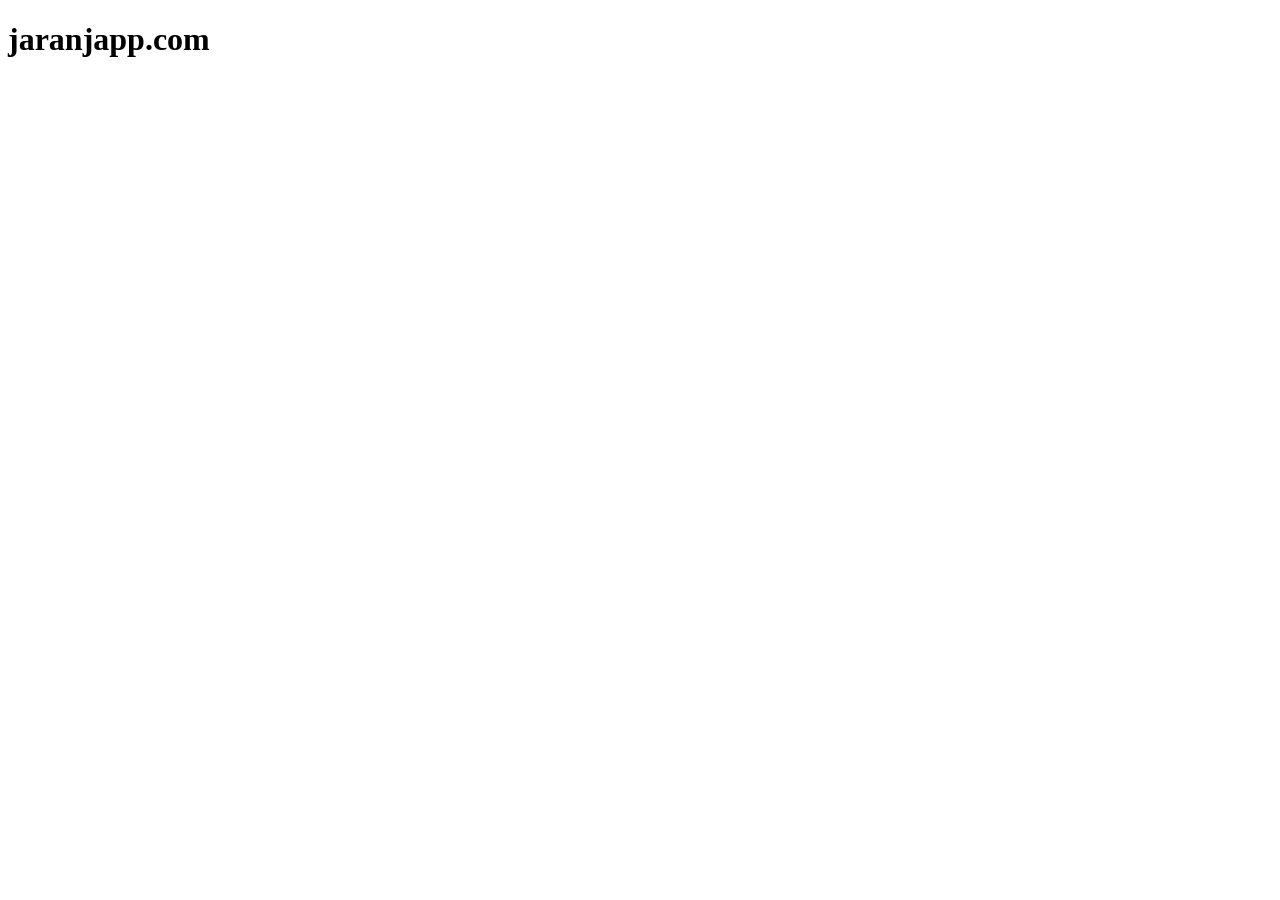
==== index.html @ 4fbcb80f "Html file" ====
<!DOCTYPE html>
<html lang="en">

<head>
    <meta charset="UTF-8">
    <meta http-equiv="X-UA-Compatible" content="IE=edge">
    <meta name="viewport" content="width=device-width, initial-scale=1.0">
    <title>jaranjapp</title>
</head>

<body>
    <h1>jaranjapp.com</h1>
</body>

</html>
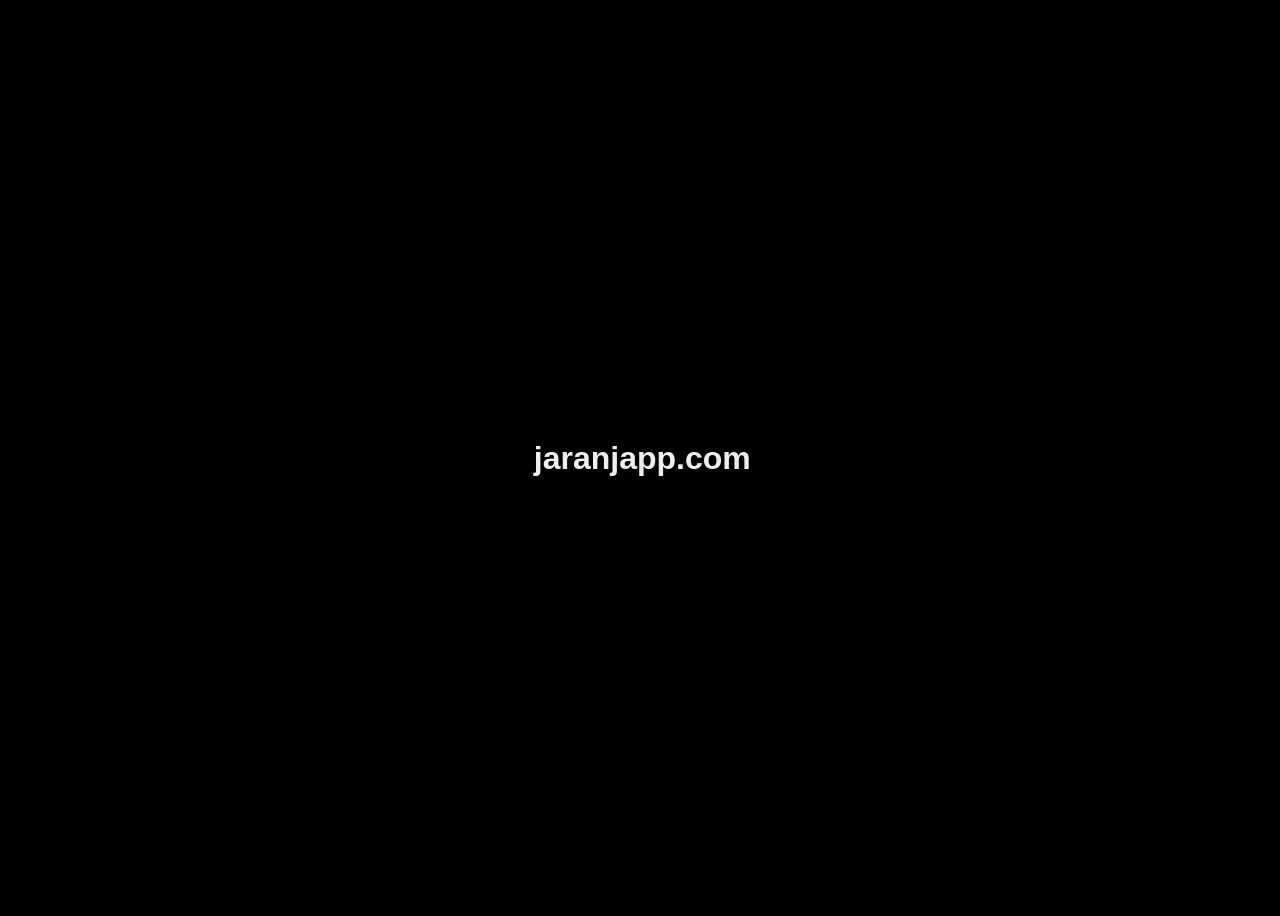
==== commit 11117242: "Basic styles" ====
--- a/index.html
+++ b/index.html
@@ -4,7 +4,8 @@
 <head>
     <meta charset="UTF-8">
     <meta http-equiv="X-UA-Compatible" content="IE=edge">
-    <meta name="viewport" content="width=device-width, initial-scale=1.0">
+    <meta name="viewport" content="width=device-width, initial-scale=1.0">\
+    <link rel="stylesheet" href="styles.css">
     <title>jaranjapp</title>
 </head>
 
--- a/styles.css
+++ b/styles.css
@@ -0,0 +1,12 @@
+body {
+    display: flex;
+    justify-content: center;
+    align-items: center;
+    background-color: #000;
+    height: 100vh;
+}
+
+h1 {
+    font-family: Arial, Helvetica, sans-serif;
+    color: #eee;
+}
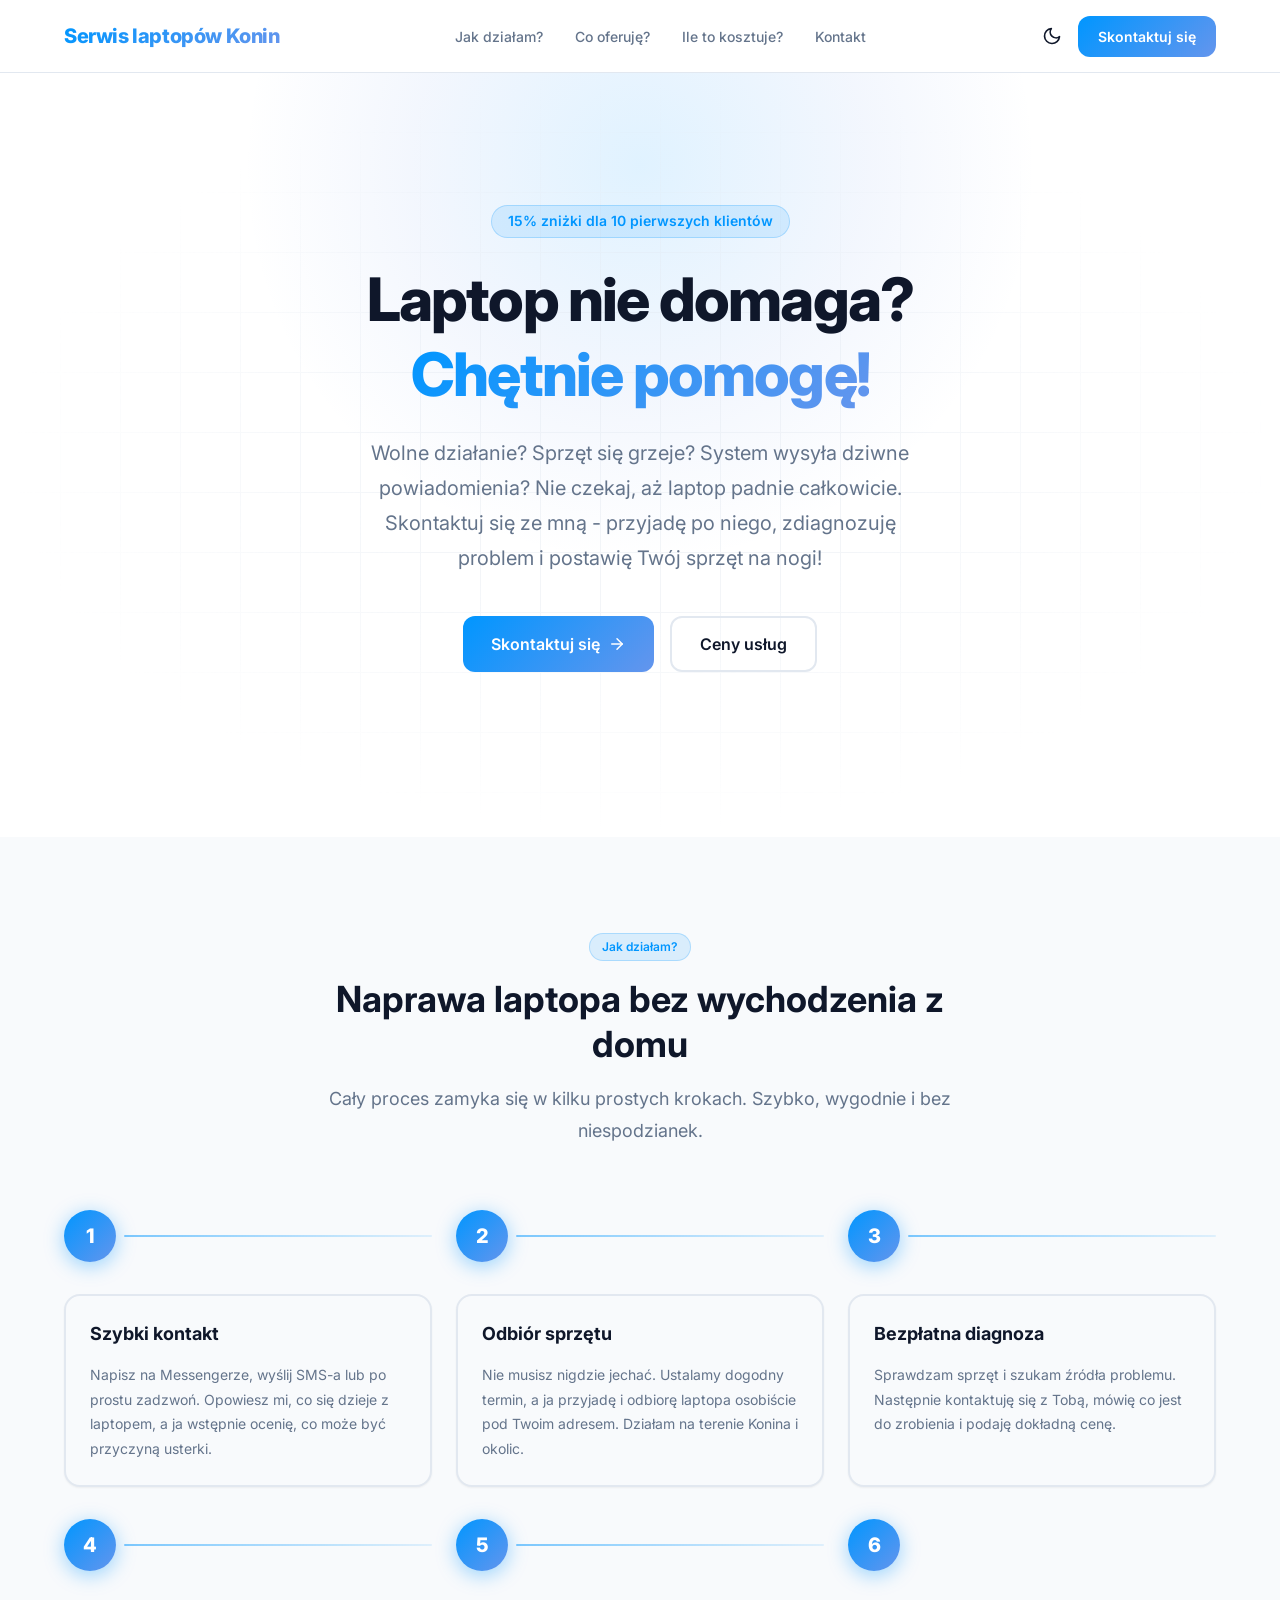
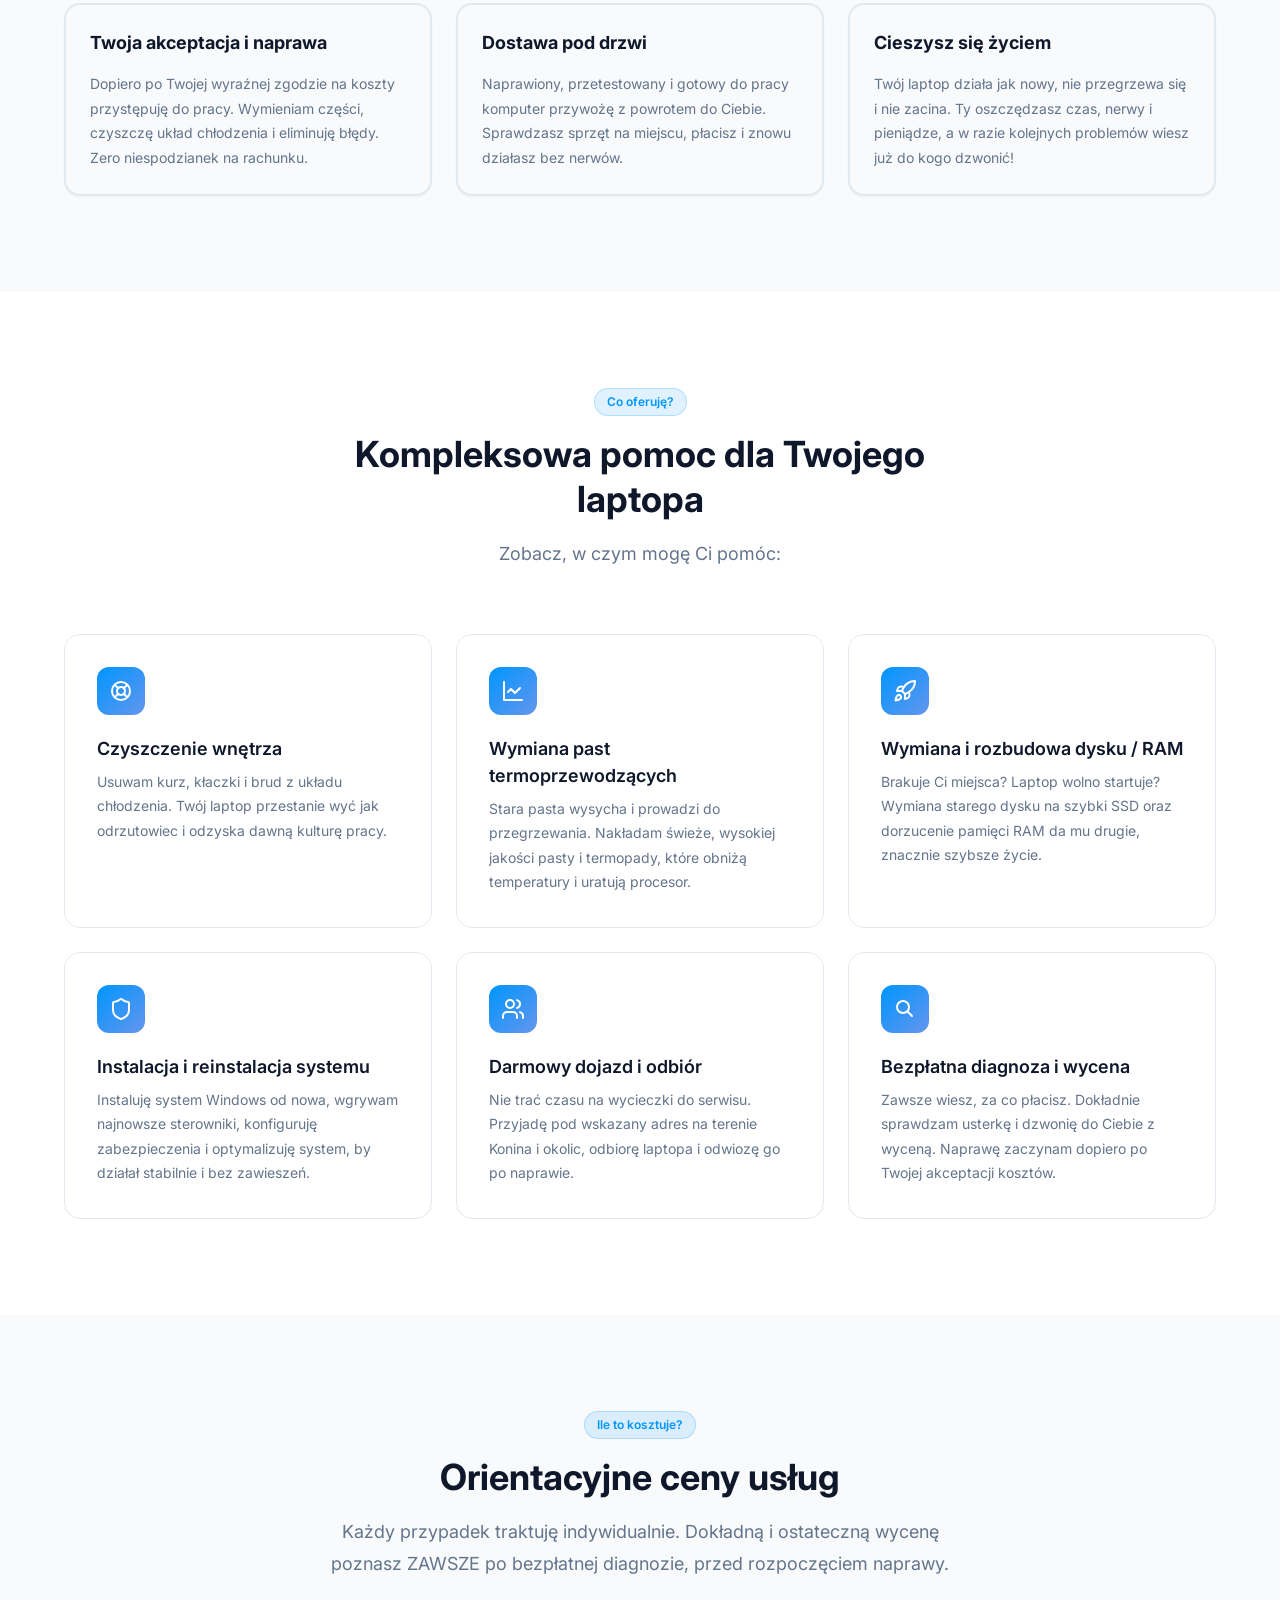
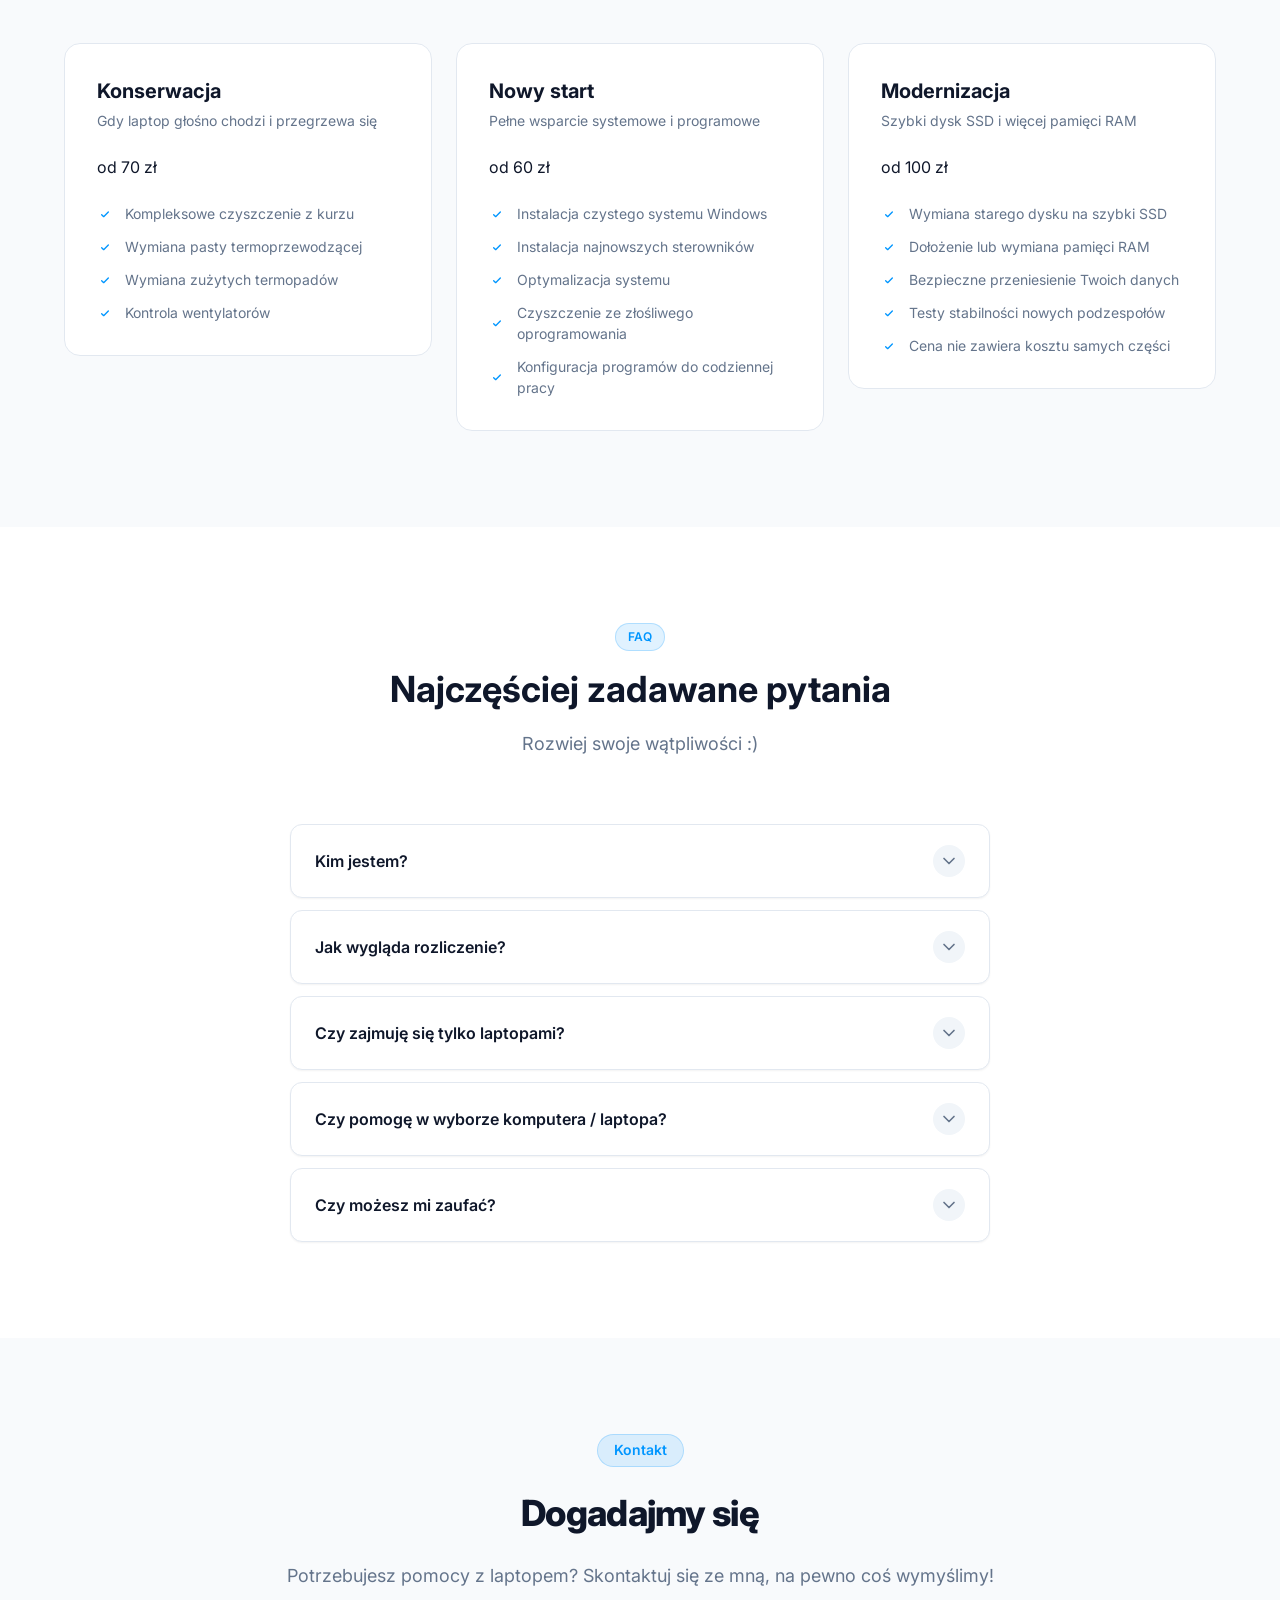
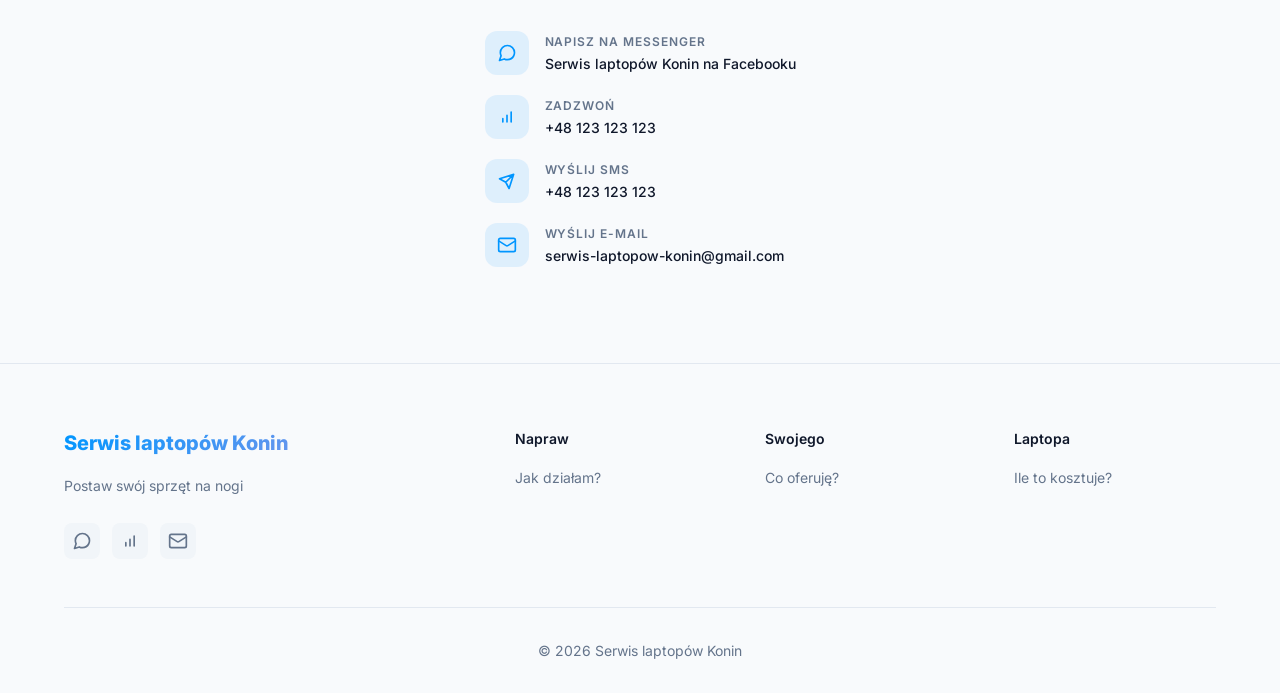
==== commit 7f2d09f5: "v.1.0" ====
--- a/index.html
+++ b/index.html
@@ -1,16 +1,31 @@
-<!DOCTYPE html>
-<html lang="en">
+<!DOCTYPE html><html lang="pl" data-theme="light" data-astro-cid-sckkx6r4> <head><meta charset="UTF-8"><meta name="viewport" content="width=device-width, initial-scale=1.0"><meta name="description" content="Wolne działanie? Sprzęt się grzeje? System wysyła dziwne powiadomienia? Nie czekaj, aż laptop padnie całkowicie. Skontaktuj się ze mną - przyjadę po niego, zdiagnozuję problem i postawię Twój sprzęt na nogi!"><title>Serwis laptopów Konin — Postaw swój sprzęt na nogi</title><link rel="canonical" href="https://jakubjaran.github.io/"><link rel="icon" type="image/svg+xml" href="/favicon.svg"><meta name="generator" content="Astro v6.1.4"><meta property="og:title" content="Serwis laptopów Konin — Postaw swój sprzęt na nogi"><meta property="og:description" content="Wolne działanie? Sprzęt się grzeje? System wysyła dziwne powiadomienia? Nie czekaj, aż laptop padnie całkowicie. Skontaktuj się ze mną - przyjadę po niego, zdiagnozuję problem i postawię Twój sprzęt na nogi!"><meta property="og:type" content="website"><meta property="og:url" content="https://jakubjaran.github.io/"><meta property="og:image" content="https://jakubjaran.github.io/favicon.svg"><meta property="og:locale" content="pl"><meta name="twitter:card" content="summary_large_image"><meta name="twitter:title" content="Serwis laptopów Konin — Postaw swój sprzęt na nogi"><meta name="twitter:description" content="Wolne działanie? Sprzęt się grzeje? System wysyła dziwne powiadomienia? Nie czekaj, aż laptop padnie całkowicie. Skontaktuj się ze mną - przyjadę po niego, zdiagnozuję problem i postawię Twój sprzęt na nogi!"><meta name="twitter:image" content="https://jakubjaran.github.io/favicon.svg"><script type="application/ld+json">{"@context":"https://schema.org","@type":"SoftwareApplication","name":"Serwis laptopów Konin","description":"Wolne działanie? Sprzęt się grzeje? System wysyła dziwne powiadomienia? Nie czekaj, aż laptop padnie całkowicie. Skontaktuj się ze mną - przyjadę po niego, zdiagnozuję problem i postawię Twój sprzęt na nogi!","url":"https://jakubjaran.github.io/","applicationCategory":"BusinessApplication"}</script><script>(function(){const themeKey = "ac-theme";
 
-<head>
-    <meta charset="UTF-8">
-    <meta http-equiv="X-UA-Compatible" content="IE=edge">
-    <meta name="viewport" content="width=device-width, initial-scale=1.0">\
-    <link rel="stylesheet" href="styles.css">
-    <title>jaranjapp</title>
-</head>
-
-<body>
-    <h1>jaranjapp.com</h1>
-</body>
-
-</html>+      (() => {
+        try {
+          const stored = localStorage.getItem(themeKey)
+          let theme =
+            stored === 'dark' || stored === 'light'
+              ? stored
+              : window.matchMedia('(prefers-color-scheme: dark)').matches
+                ? 'dark'
+                : 'light'
+          document.documentElement.setAttribute('data-theme', theme)
+        } catch {
+          document.documentElement.setAttribute(
+            'data-theme',
+            window.matchMedia('(prefers-color-scheme: dark)').matches
+              ? 'dark'
+              : 'light',
+          )
+        }
+      })()
+    })();</script><link rel="preconnect" href="https://fonts.googleapis.com"><link rel="preconnect" href="https://fonts.gstatic.com" crossorigin><link href="https://fonts.googleapis.com/css2?family=Inter:wght@300;400;500;600;700;800&display=swap" rel="stylesheet"><link rel="stylesheet" href="/_astro/index@_@astro.BJV8kuT2.css">
+<link rel="stylesheet" href="/_astro/Layout.DG-i3nBo.css"></head> <body data-astro-cid-sckkx6r4> <a class="ac-skip-link" href="#main-content" data-astro-cid-sckkx6r4>Skip to main content</a> <header class="ac-header" data-header data-astro-cid-3ef6ksr2> <div class="container ac-header__inner" data-astro-cid-3ef6ksr2> <a href="/" class="ac-header__logo" data-astro-cid-3ef6ksr2> <span class="gradient-text" data-astro-cid-3ef6ksr2>Serwis laptopów Konin</span> </a> <nav class="ac-header__nav" data-nav data-astro-cid-3ef6ksr2> <a href="#howItWorks" class="ac-header__link" data-astro-cid-3ef6ksr2> Jak działam? </a><a href="#features" class="ac-header__link" data-astro-cid-3ef6ksr2> Co oferuję? </a><a href="#pricing" class="ac-header__link" data-astro-cid-3ef6ksr2> Ile to kosztuje? </a><a href="#contact" class="ac-header__link" data-astro-cid-3ef6ksr2> Kontakt </a> </nav> <div class="ac-header__actions" data-astro-cid-3ef6ksr2> <div class="ac-header__theme" data-astro-cid-3ef6ksr2> <label class="ac-theme-switch-wrapper" data-astro-cid-g6q3pnbr> <input data-theme-switch class="ac-theme-switch" aria-checked="false" type="checkbox" data-astro-cid-g6q3pnbr> <svg class="ac-theme-switch-icon ac-theme-switch-icon--dark" viewBox="0 0 24 24" data-astro-cid-g6q3pnbr> <path d="M12 9c1.654 0 3 1.346 3 3s-1.346 3-3 3-3-1.346-3-3 1.346-3 3-3zm0-2c-2.762 0-5 2.238-5 5s2.238 5 5 5 5-2.238 5-5-2.238-5-5-5zm-4.184-.599l-3.593-3.594-1.415 1.414 3.595 3.595c.401-.537.876-1.013 1.413-1.415zm4.184-1.401c.34 0 .672.033 1 .08v-5.08h-2v5.08c.328-.047.66-.08 1-.08zm5.598 2.815l3.595-3.595-1.414-1.414-3.595 3.595c.537.402 1.012.878 1.414 1.414zm-12.598 4.185c0-.34.033-.672.08-1h-5.08v2h5.08c-.047-.328-.08-.66-.08-1zm11.185 5.598l3.594 3.593 1.415-1.414-3.594-3.593c-.403.536-.879 1.012-1.415 1.414zm-9.784-1.414l-3.593 3.593 1.414 1.414 3.593-3.593c-.536-.402-1.011-.877-1.414-1.414zm12.519-5.184c.047.328.08.66.08 1s-.033.672-.08 1h5.08v-2h-5.08zm-6.92 8c-.34 0-.672-.033-1-.08v5.08h2v-5.08c-.328.047-.66.08-1 .08z" fill="currentColor" data-astro-cid-g6q3pnbr></path> </svg> <svg class="ac-theme-switch-icon ac-theme-switch-icon--light" viewBox="0 0 24 24" data-astro-cid-g6q3pnbr> <path d="M21 12.79A9 9 0 1 1 11.21 3 7 7 0 0 0 21 12.79z" fill="none" stroke="currentColor" stroke-width="2" stroke-linecap="round" stroke-linejoin="round" data-astro-cid-g6q3pnbr></path> </svg> <span class="ac-theme-switch-label ac-theme-switch-label--hidden" data-astro-cid-g6q3pnbr>
+Toggle theme
+</span> </label>  <script type="module" src="/_astro/ThemeSwitch.astro_astro_type_script_index_0_lang.DbRZzx9q.js"></script> </div> <a href="#contact" class="ac-header__cta" data-astro-cid-3ef6ksr2> Skontaktuj się </a> <button class="ac-header__toggle" data-nav-toggle aria-label="Toggle menu" data-astro-cid-3ef6ksr2> <svg class="ac-icon" width="24" height="24" viewBox="0 0 24 24" fill="none" stroke="currentColor" stroke-width="2" stroke-linecap="round" stroke-linejoin="round" data-astro-cid-3ef6ksr2="true" data-astro-cid-patnjmll><line x1="4" x2="20" y1="12" y2="12"/><line x1="4" x2="20" y1="6" y2="6"/><line x1="4" x2="20" y1="18" y2="18"/></svg> </button> </div> </div> <!-- Mobile nav --> <div class="ac-header__mobile" data-mobile-nav data-astro-cid-3ef6ksr2> <nav class="ac-header__mobile-nav" data-astro-cid-3ef6ksr2> <div class="ac-header__mobile-links" data-astro-cid-3ef6ksr2> <a href="#howItWorks" class="ac-header__mobile-link" data-astro-cid-3ef6ksr2> Jak działam? </a><a href="#features" class="ac-header__mobile-link" data-astro-cid-3ef6ksr2> Co oferuję? </a><a href="#pricing" class="ac-header__mobile-link" data-astro-cid-3ef6ksr2> Ile to kosztuje? </a><a href="#contact" class="ac-header__mobile-link" data-astro-cid-3ef6ksr2> Kontakt </a> </div> <a href="#contact" class="ac-header__mobile-cta" data-astro-cid-3ef6ksr2> Skontaktuj się </a> </nav> </div> </header>  <script type="module">const t=document.querySelector("[data-header]"),a=document.querySelector("[data-nav-toggle]"),e=document.querySelector("[data-mobile-nav]");window.addEventListener("scroll",()=>{t.classList.toggle("ac-header--scrolled",window.scrollY>20)});a?.addEventListener("click",()=>{e.classList.toggle("ac-header__mobile--open")});e?.querySelectorAll("a").forEach(o=>{o.addEventListener("click",()=>{e.classList.remove("ac-header__mobile--open")})});</script> <main id="main-content" data-astro-cid-sckkx6r4>  <section class="ac-hero" data-astro-cid-bbe6dxrz> <div class="ac-hero__bg" data-astro-cid-bbe6dxrz> <div class="ac-hero__gradient" data-astro-cid-bbe6dxrz></div> <div class="ac-hero__grid-pattern" data-astro-cid-bbe6dxrz></div> </div> <div class="container ac-hero__content" data-astro-cid-bbe6dxrz> <div class="ac-hero__text" data-astro-cid-bbe6dxrz> <div class="ac-hero__intro" data-astro-cid-bbe6dxrz> <div class="animate-fade-in-up" data-astro-cid-bbe6dxrz> <span class="ac-badge ac-badge--primary ac-badge--medium" data-astro-cid-w254wjdn> 15% zniżki dla 10 pierwszych klientów </span> </div> <h1 class="ac-hero__title animate-fade-in-up delay-100" data-astro-cid-bbe6dxrz> <span data-astro-cid-bbe6dxrz> Laptop nie domaga?<br data-astro-cid-bbe6dxrz> </span><span data-astro-cid-bbe6dxrz> <span class="gradient-text" data-astro-cid-bbe6dxrz>Chętnie pomogę!</span> </span> </h1> <p class="ac-hero__description animate-fade-in-up delay-200" data-astro-cid-bbe6dxrz> Wolne działanie? Sprzęt się grzeje? System wysyła dziwne powiadomienia? Nie czekaj, aż laptop padnie całkowicie. Skontaktuj się ze mną - przyjadę po niego, zdiagnozuję problem i postawię Twój sprzęt na nogi! </p> </div> <div class="ac-hero__after-intro" data-astro-cid-bbe6dxrz> <div class="ac-hero__ctas animate-fade-in-up delay-300" data-astro-cid-bbe6dxrz> <a href="#contact" class="ac-hero__cta-primary" data-astro-cid-bbe6dxrz> Skontaktuj się <svg class="ac-icon" width="18" height="18" viewBox="0 0 24 24" fill="none" stroke="currentColor" stroke-width="2" stroke-linecap="round" stroke-linejoin="round" data-astro-cid-bbe6dxrz="true" data-astro-cid-patnjmll><path d="M5 12h14"/><path d="m12 5 7 7-7 7"/></svg> </a> <a href="#pricing" class="ac-hero__cta-secondary" data-astro-cid-bbe6dxrz> Ceny usług </a> </div>  </div> </div> </div> </section> <section id="howItWorks" class="section ac-section-band--subtle"> <div class="container">  <div class="ac-hiw" data-astro-cid-cmgpsf2k> <div class="section-header animate-fade-in-up"> <div class="section-header__lead"> <span class="ac-badge ac-badge--primary ac-badge--small" data-astro-cid-w254wjdn> Jak działam? </span> <h2 class="section-title">Naprawa laptopa bez wychodzenia z domu</h2> <p class="section-description">Cały proces zamyka się w kilku prostych krokach. Szybko, wygodnie i bez niespodzianek.</p> </div>  </div> <div class="ac-hiw__grid" data-astro-cid-cmgpsf2k> <div class="ac-hiw__item animate-fade-in-up delay-100" data-astro-cid-cmgpsf2k> <!-- Number badge --> <div class="ac-hiw__number-wrap" data-astro-cid-cmgpsf2k> <div class="ac-hiw__number" data-astro-cid-cmgpsf2k>1</div> <div class="ac-hiw__line" aria-hidden="true" data-astro-cid-cmgpsf2k></div> </div> <!-- Card --> <div class="ac-hiw__card" data-astro-cid-cmgpsf2k> <h3 class="ac-hiw__title" data-astro-cid-cmgpsf2k>Szybki kontakt</h3> <p class="ac-hiw__desc" data-astro-cid-cmgpsf2k>Napisz na Messengerze, wyślij SMS-a lub po prostu zadzwoń. Opowiesz mi, co się dzieje z laptopem, a ja wstępnie ocenię, co może być przyczyną usterki.</p> </div> </div><div class="ac-hiw__item animate-fade-in-up delay-200" data-astro-cid-cmgpsf2k> <!-- Number badge --> <div class="ac-hiw__number-wrap" data-astro-cid-cmgpsf2k> <div class="ac-hiw__number" data-astro-cid-cmgpsf2k>2</div> <div class="ac-hiw__line" aria-hidden="true" data-astro-cid-cmgpsf2k></div> </div> <!-- Card --> <div class="ac-hiw__card" data-astro-cid-cmgpsf2k> <h3 class="ac-hiw__title" data-astro-cid-cmgpsf2k>Odbiór sprzętu</h3> <p class="ac-hiw__desc" data-astro-cid-cmgpsf2k>Nie musisz nigdzie jechać. Ustalamy dogodny termin, a ja przyjadę i odbiorę laptopa osobiście pod Twoim adresem. Działam na terenie Konina i okolic.</p> </div> </div><div class="ac-hiw__item animate-fade-in-up delay-300" data-astro-cid-cmgpsf2k> <!-- Number badge --> <div class="ac-hiw__number-wrap" data-astro-cid-cmgpsf2k> <div class="ac-hiw__number" data-astro-cid-cmgpsf2k>3</div> <div class="ac-hiw__line" aria-hidden="true" data-astro-cid-cmgpsf2k></div> </div> <!-- Card --> <div class="ac-hiw__card" data-astro-cid-cmgpsf2k> <h3 class="ac-hiw__title" data-astro-cid-cmgpsf2k>Bezpłatna diagnoza</h3> <p class="ac-hiw__desc" data-astro-cid-cmgpsf2k>Sprawdzam sprzęt i szukam źródła problemu. Następnie kontaktuję się z Tobą, mówię co jest do zrobienia i podaję dokładną cenę.</p> </div> </div><div class="ac-hiw__item animate-fade-in-up delay-400" data-astro-cid-cmgpsf2k> <!-- Number badge --> <div class="ac-hiw__number-wrap" data-astro-cid-cmgpsf2k> <div class="ac-hiw__number" data-astro-cid-cmgpsf2k>4</div> <div class="ac-hiw__line" aria-hidden="true" data-astro-cid-cmgpsf2k></div> </div> <!-- Card --> <div class="ac-hiw__card" data-astro-cid-cmgpsf2k> <h3 class="ac-hiw__title" data-astro-cid-cmgpsf2k>Twoja akceptacja i naprawa</h3> <p class="ac-hiw__desc" data-astro-cid-cmgpsf2k>Dopiero po Twojej wyraźnej zgodzie na koszty przystępuję do pracy. Wymieniam części, czyszczę układ chłodzenia i eliminuję błędy. Zero niespodzianek na rachunku.</p> </div> </div><div class="ac-hiw__item animate-fade-in-up delay-400" data-astro-cid-cmgpsf2k> <!-- Number badge --> <div class="ac-hiw__number-wrap" data-astro-cid-cmgpsf2k> <div class="ac-hiw__number" data-astro-cid-cmgpsf2k>5</div> <div class="ac-hiw__line" aria-hidden="true" data-astro-cid-cmgpsf2k></div> </div> <!-- Card --> <div class="ac-hiw__card" data-astro-cid-cmgpsf2k> <h3 class="ac-hiw__title" data-astro-cid-cmgpsf2k>Dostawa pod drzwi</h3> <p class="ac-hiw__desc" data-astro-cid-cmgpsf2k>Naprawiony, przetestowany i gotowy do pracy komputer przywożę z powrotem do Ciebie. Sprawdzasz sprzęt na miejscu, płacisz i znowu działasz bez nerwów.</p> </div> </div><div class="ac-hiw__item animate-fade-in-up delay-400" data-astro-cid-cmgpsf2k> <!-- Number badge --> <div class="ac-hiw__number-wrap" data-astro-cid-cmgpsf2k> <div class="ac-hiw__number" data-astro-cid-cmgpsf2k>6</div>  </div> <!-- Card --> <div class="ac-hiw__card" data-astro-cid-cmgpsf2k> <h3 class="ac-hiw__title" data-astro-cid-cmgpsf2k>Cieszysz się życiem</h3> <p class="ac-hiw__desc" data-astro-cid-cmgpsf2k>Twój laptop działa jak nowy, nie przegrzewa się i nie zacina. Ty oszczędzasz czas, nerwy i pieniądze, a w razie kolejnych problemów wiesz już do kogo dzwonić!</p> </div> </div> </div> </div>  </div> </section> <section id="features" class="section"> <div class="container">  <div class="section-header animate-fade-in-up"> <div class="section-header__lead"> <span class="ac-badge ac-badge--primary ac-badge--small" data-astro-cid-w254wjdn> Co oferuję? </span> <h2 class="section-title">Kompleksowa pomoc dla Twojego laptopa</h2> <p class="section-description">Zobacz, w czym mogę Ci pomóc:</p> </div>  </div> <div class="ac-features__grid" data-astro-cid-vnivfuh2> <div class="ac-card ac-card--default ac-card--pad-md ac-card--hover animate-fade-in-up delay-100" data-astro-cid-dohjnao5>  <div class="ac-features__card-inner" data-astro-cid-vnivfuh2> <div class="ac-features__icon" data-astro-cid-vnivfuh2> <svg class="ac-icon" width="24" height="24" viewBox="0 0 24 24" fill="none" stroke="currentColor" stroke-width="2" stroke-linecap="round" stroke-linejoin="round" data-astro-cid-vnivfuh2="true" data-astro-cid-patnjmll><path d="M18 6L14.8284 9.17157M14.8284 9.17157C14.1046 8.44772 13.1046 8 12 8C10.8954 8 9.89543 8.44772 9.17157 9.17157M14.8284 9.17157C15.5523 9.89543 16 10.8954 16 12C16 13.1046 15.5523 14.1046 14.8284 14.8284M18 18L14.8284 14.8284M14.8284 14.8284C14.1046 15.5523 13.1046 16 12 16C10.8954 16 9.89543 15.5523 9.17157 14.8284M6 18L9.17157 14.8284M9.17157 14.8284C8.44772 14.1046 8 13.1046 8 12C8 10.8954 8.44772 9.89543 9.17157 9.17157M6 6L9.17157 9.17157M21 12C21 16.9706 16.9706 21 12 21C7.02944 21 3 16.9706 3 12C3 7.02944 7.02944 3 12 3C16.9706 3 21 7.02944 21 12Z" stroke="currentColor" stroke-width="2" stroke-linecap="round" stroke-linejoin="round"/></svg> </div> <div class="ac-features__text" data-astro-cid-vnivfuh2> <h3 class="ac-features__title" data-astro-cid-vnivfuh2>Czyszczenie wnętrza</h3> <p class="ac-features__description" data-astro-cid-vnivfuh2>Usuwam kurz, kłaczki i brud z układu chłodzenia. Twój laptop przestanie wyć jak odrzutowiec i odzyska dawną kulturę pracy.</p> </div> </div>  </div><div class="ac-card ac-card--default ac-card--pad-md ac-card--hover animate-fade-in-up delay-200" data-astro-cid-dohjnao5>  <div class="ac-features__card-inner" data-astro-cid-vnivfuh2> <div class="ac-features__icon" data-astro-cid-vnivfuh2> <svg class="ac-icon" width="24" height="24" viewBox="0 0 24 24" fill="none" stroke="currentColor" stroke-width="2" stroke-linecap="round" stroke-linejoin="round" data-astro-cid-vnivfuh2="true" data-astro-cid-patnjmll><path d="M3 3v18h18"/><path d="m19 9-5 5-4-4-3 3"/></svg> </div> <div class="ac-features__text" data-astro-cid-vnivfuh2> <h3 class="ac-features__title" data-astro-cid-vnivfuh2>Wymiana past termoprzewodzących</h3> <p class="ac-features__description" data-astro-cid-vnivfuh2>Stara pasta wysycha i prowadzi do przegrzewania. Nakładam świeże, wysokiej jakości pasty i termopady, które obniżą temperatury i uratują procesor.</p> </div> </div>  </div><div class="ac-card ac-card--default ac-card--pad-md ac-card--hover animate-fade-in-up delay-300" data-astro-cid-dohjnao5>  <div class="ac-features__card-inner" data-astro-cid-vnivfuh2> <div class="ac-features__icon" data-astro-cid-vnivfuh2> <svg class="ac-icon" width="24" height="24" viewBox="0 0 24 24" fill="none" stroke="currentColor" stroke-width="2" stroke-linecap="round" stroke-linejoin="round" data-astro-cid-vnivfuh2="true" data-astro-cid-patnjmll><path d="M4.5 16.5c-1.5 1.26-2 5-2 5s3.74-.5 5-2c.71-.84.7-2.13-.09-2.91a2.18 2.18 0 0 0-2.91-.09z"/><path d="m12 15-3-3a22 22 0 0 1 2-3.95A12.88 12.88 0 0 1 22 2c0 2.72-.78 7.5-6 11a22.35 22.35 0 0 1-4 2z"/><path d="M9 12H4s.55-3.03 2-4c1.62-1.08 5 0 5 0"/><path d="M12 15v5s3.03-.55 4-2c1.08-1.62 0-5 0-5"/></svg> </div> <div class="ac-features__text" data-astro-cid-vnivfuh2> <h3 class="ac-features__title" data-astro-cid-vnivfuh2>Wymiana i rozbudowa dysku / RAM</h3> <p class="ac-features__description" data-astro-cid-vnivfuh2>Brakuje Ci miejsca? Laptop wolno startuje? Wymiana starego dysku na szybki SSD oraz dorzucenie pamięci RAM da mu drugie, znacznie szybsze życie.</p> </div> </div>  </div><div class="ac-card ac-card--default ac-card--pad-md ac-card--hover animate-fade-in-up delay-400" data-astro-cid-dohjnao5>  <div class="ac-features__card-inner" data-astro-cid-vnivfuh2> <div class="ac-features__icon" data-astro-cid-vnivfuh2> <svg class="ac-icon" width="24" height="24" viewBox="0 0 24 24" fill="none" stroke="currentColor" stroke-width="2" stroke-linecap="round" stroke-linejoin="round" data-astro-cid-vnivfuh2="true" data-astro-cid-patnjmll><path d="M20 13c0 5-3.5 7.5-7.66 8.95a1 1 0 0 1-.67-.01C7.5 20.5 4 18 4 13V6a1 1 0 0 1 1-1c2 0 4.5-1.2 6.24-2.72a1.17 1.17 0 0 1 1.52 0C14.51 3.81 17 5 19 5a1 1 0 0 1 1 1z"/></svg> </div> <div class="ac-features__text" data-astro-cid-vnivfuh2> <h3 class="ac-features__title" data-astro-cid-vnivfuh2>Instalacja i reinstalacja systemu</h3> <p class="ac-features__description" data-astro-cid-vnivfuh2>Instaluję system Windows od nowa, wgrywam najnowsze sterowniki, konfiguruję zabezpieczenia i optymalizuję system, by działał stabilnie i bez zawieszeń.</p> </div> </div>  </div><div class="ac-card ac-card--default ac-card--pad-md ac-card--hover animate-fade-in-up delay-400" data-astro-cid-dohjnao5>  <div class="ac-features__card-inner" data-astro-cid-vnivfuh2> <div class="ac-features__icon" data-astro-cid-vnivfuh2> <svg class="ac-icon" width="24" height="24" viewBox="0 0 24 24" fill="none" stroke="currentColor" stroke-width="2" stroke-linecap="round" stroke-linejoin="round" data-astro-cid-vnivfuh2="true" data-astro-cid-patnjmll><path d="M16 21v-2a4 4 0 0 0-4-4H6a4 4 0 0 0-4 4v2"/><circle cx="9" cy="7" r="4"/><path d="M22 21v-2a4 4 0 0 0-3-3.87"/><path d="M16 3.13a4 4 0 0 1 0 7.75"/></svg> </div> <div class="ac-features__text" data-astro-cid-vnivfuh2> <h3 class="ac-features__title" data-astro-cid-vnivfuh2>Darmowy dojazd i odbiór</h3> <p class="ac-features__description" data-astro-cid-vnivfuh2>Nie trać czasu na wycieczki do serwisu. Przyjadę pod wskazany adres na terenie Konina i okolic, odbiorę laptopa i odwiozę go po naprawie.</p> </div> </div>  </div><div class="ac-card ac-card--default ac-card--pad-md ac-card--hover animate-fade-in-up delay-400" data-astro-cid-dohjnao5>  <div class="ac-features__card-inner" data-astro-cid-vnivfuh2> <div class="ac-features__icon" data-astro-cid-vnivfuh2> <svg class="ac-icon" width="24" height="24" viewBox="0 0 24 24" fill="none" stroke="currentColor" stroke-width="2" stroke-linecap="round" stroke-linejoin="round" data-astro-cid-vnivfuh2="true" data-astro-cid-patnjmll><circle cx="10" cy="10" r="6" stroke="currentColor" stroke-width="2" stroke-linecap="round" stroke-linejoin="round"/><path d="M14.5 14.5L19 19" stroke="currentColor" stroke-width="2" stroke-linecap="round" stroke-linejoin="round"/></svg> </div> <div class="ac-features__text" data-astro-cid-vnivfuh2> <h3 class="ac-features__title" data-astro-cid-vnivfuh2>Bezpłatna diagnoza i wycena</h3> <p class="ac-features__description" data-astro-cid-vnivfuh2>Zawsze wiesz, za co płacisz. Dokładnie sprawdzam usterkę i dzwonię do Ciebie z wyceną. Naprawę zaczynam dopiero po Twojej akceptacji kosztów.</p> </div> </div>  </div> </div>  </div> </section> <section id="pricing" class="section ac-section-band--subtle"> <div class="container">  <div class="section-header animate-fade-in-up"> <div class="section-header__lead"> <span class="ac-badge ac-badge--primary ac-badge--small" data-astro-cid-w254wjdn> Ile to kosztuje? </span> <h2 class="section-title">Orientacyjne ceny usług</h2> <p class="section-description">Każdy przypadek traktuję indywidualnie. Dokładną i ostateczną wycenę poznasz ZAWSZE po bezpłatnej diagnozie, przed rozpoczęciem naprawy.</p> </div>  </div> <div class="ac-pricing__grid" data-astro-cid-hkoc4sea> <div class="ac-pricing__card animate-fade-in-up delay-100" data-astro-cid-5mb67dfd>  <div class="ac-pricing__header" data-astro-cid-5mb67dfd> <h3 class="ac-pricing__name" data-astro-cid-5mb67dfd>Konserwacja</h3> <p class="ac-pricing__description" data-astro-cid-5mb67dfd>Gdy laptop głośno chodzi i przegrzewa się</p> </div> <div class="ac-pricing__price" data-astro-cid-5mb67dfd>
+od 70 zł
+</div> <div class="ac-pricing__lower" data-astro-cid-5mb67dfd> <ul class="ac-pricing__features" data-astro-cid-3mmkvgkq> <li class="ac-pricing__feature" data-astro-cid-3mmkvgkq> <svg class="ac-icon ac-icon--pricing-check" width="16" height="16" viewBox="0 0 24 24" fill="none" stroke="currentColor" stroke-width="2" stroke-linecap="round" stroke-linejoin="round" data-astro-cid-3mmkvgkq="true" data-astro-cid-patnjmll><path d="M7 13L10 16L17 9" stroke="currentColor" stroke-width="2" stroke-linecap="round" stroke-linejoin="round"/></svg> <span data-astro-cid-3mmkvgkq>Kompleksowe czyszczenie z kurzu</span> </li><li class="ac-pricing__feature" data-astro-cid-3mmkvgkq> <svg class="ac-icon ac-icon--pricing-check" width="16" height="16" viewBox="0 0 24 24" fill="none" stroke="currentColor" stroke-width="2" stroke-linecap="round" stroke-linejoin="round" data-astro-cid-3mmkvgkq="true" data-astro-cid-patnjmll><path d="M7 13L10 16L17 9" stroke="currentColor" stroke-width="2" stroke-linecap="round" stroke-linejoin="round"/></svg> <span data-astro-cid-3mmkvgkq>Wymiana pasty termoprzewodzącej</span> </li><li class="ac-pricing__feature" data-astro-cid-3mmkvgkq> <svg class="ac-icon ac-icon--pricing-check" width="16" height="16" viewBox="0 0 24 24" fill="none" stroke="currentColor" stroke-width="2" stroke-linecap="round" stroke-linejoin="round" data-astro-cid-3mmkvgkq="true" data-astro-cid-patnjmll><path d="M7 13L10 16L17 9" stroke="currentColor" stroke-width="2" stroke-linecap="round" stroke-linejoin="round"/></svg> <span data-astro-cid-3mmkvgkq>Wymiana zużytych termopadów</span> </li><li class="ac-pricing__feature" data-astro-cid-3mmkvgkq> <svg class="ac-icon ac-icon--pricing-check" width="16" height="16" viewBox="0 0 24 24" fill="none" stroke="currentColor" stroke-width="2" stroke-linecap="round" stroke-linejoin="round" data-astro-cid-3mmkvgkq="true" data-astro-cid-patnjmll><path d="M7 13L10 16L17 9" stroke="currentColor" stroke-width="2" stroke-linecap="round" stroke-linejoin="round"/></svg> <span data-astro-cid-3mmkvgkq>Kontrola wentylatorów</span> </li> </ul> </div> </div><div class="ac-pricing__card animate-fade-in-up delay-200" data-astro-cid-5mb67dfd>  <div class="ac-pricing__header" data-astro-cid-5mb67dfd> <h3 class="ac-pricing__name" data-astro-cid-5mb67dfd>Nowy start</h3> <p class="ac-pricing__description" data-astro-cid-5mb67dfd>Pełne wsparcie systemowe i programowe</p> </div> <div class="ac-pricing__price" data-astro-cid-5mb67dfd>
+od 60 zł
+</div> <div class="ac-pricing__lower" data-astro-cid-5mb67dfd> <ul class="ac-pricing__features" data-astro-cid-3mmkvgkq> <li class="ac-pricing__feature" data-astro-cid-3mmkvgkq> <svg class="ac-icon ac-icon--pricing-check" width="16" height="16" viewBox="0 0 24 24" fill="none" stroke="currentColor" stroke-width="2" stroke-linecap="round" stroke-linejoin="round" data-astro-cid-3mmkvgkq="true" data-astro-cid-patnjmll><path d="M7 13L10 16L17 9" stroke="currentColor" stroke-width="2" stroke-linecap="round" stroke-linejoin="round"/></svg> <span data-astro-cid-3mmkvgkq>Instalacja czystego systemu Windows</span> </li><li class="ac-pricing__feature" data-astro-cid-3mmkvgkq> <svg class="ac-icon ac-icon--pricing-check" width="16" height="16" viewBox="0 0 24 24" fill="none" stroke="currentColor" stroke-width="2" stroke-linecap="round" stroke-linejoin="round" data-astro-cid-3mmkvgkq="true" data-astro-cid-patnjmll><path d="M7 13L10 16L17 9" stroke="currentColor" stroke-width="2" stroke-linecap="round" stroke-linejoin="round"/></svg> <span data-astro-cid-3mmkvgkq>Instalacja najnowszych sterowników</span> </li><li class="ac-pricing__feature" data-astro-cid-3mmkvgkq> <svg class="ac-icon ac-icon--pricing-check" width="16" height="16" viewBox="0 0 24 24" fill="none" stroke="currentColor" stroke-width="2" stroke-linecap="round" stroke-linejoin="round" data-astro-cid-3mmkvgkq="true" data-astro-cid-patnjmll><path d="M7 13L10 16L17 9" stroke="currentColor" stroke-width="2" stroke-linecap="round" stroke-linejoin="round"/></svg> <span data-astro-cid-3mmkvgkq>Optymalizacja systemu</span> </li><li class="ac-pricing__feature" data-astro-cid-3mmkvgkq> <svg class="ac-icon ac-icon--pricing-check" width="16" height="16" viewBox="0 0 24 24" fill="none" stroke="currentColor" stroke-width="2" stroke-linecap="round" stroke-linejoin="round" data-astro-cid-3mmkvgkq="true" data-astro-cid-patnjmll><path d="M7 13L10 16L17 9" stroke="currentColor" stroke-width="2" stroke-linecap="round" stroke-linejoin="round"/></svg> <span data-astro-cid-3mmkvgkq>Czyszczenie ze złośliwego oprogramowania</span> </li><li class="ac-pricing__feature" data-astro-cid-3mmkvgkq> <svg class="ac-icon ac-icon--pricing-check" width="16" height="16" viewBox="0 0 24 24" fill="none" stroke="currentColor" stroke-width="2" stroke-linecap="round" stroke-linejoin="round" data-astro-cid-3mmkvgkq="true" data-astro-cid-patnjmll><path d="M7 13L10 16L17 9" stroke="currentColor" stroke-width="2" stroke-linecap="round" stroke-linejoin="round"/></svg> <span data-astro-cid-3mmkvgkq>Konfiguracja programów do codziennej pracy</span> </li> </ul> </div> </div><div class="ac-pricing__card animate-fade-in-up delay-300" data-astro-cid-5mb67dfd>  <div class="ac-pricing__header" data-astro-cid-5mb67dfd> <h3 class="ac-pricing__name" data-astro-cid-5mb67dfd>Modernizacja</h3> <p class="ac-pricing__description" data-astro-cid-5mb67dfd>Szybki dysk SSD i więcej pamięci RAM</p> </div> <div class="ac-pricing__price" data-astro-cid-5mb67dfd>
+od 100 zł
+</div> <div class="ac-pricing__lower" data-astro-cid-5mb67dfd> <ul class="ac-pricing__features" data-astro-cid-3mmkvgkq> <li class="ac-pricing__feature" data-astro-cid-3mmkvgkq> <svg class="ac-icon ac-icon--pricing-check" width="16" height="16" viewBox="0 0 24 24" fill="none" stroke="currentColor" stroke-width="2" stroke-linecap="round" stroke-linejoin="round" data-astro-cid-3mmkvgkq="true" data-astro-cid-patnjmll><path d="M7 13L10 16L17 9" stroke="currentColor" stroke-width="2" stroke-linecap="round" stroke-linejoin="round"/></svg> <span data-astro-cid-3mmkvgkq>Wymiana starego dysku na szybki SSD</span> </li><li class="ac-pricing__feature" data-astro-cid-3mmkvgkq> <svg class="ac-icon ac-icon--pricing-check" width="16" height="16" viewBox="0 0 24 24" fill="none" stroke="currentColor" stroke-width="2" stroke-linecap="round" stroke-linejoin="round" data-astro-cid-3mmkvgkq="true" data-astro-cid-patnjmll><path d="M7 13L10 16L17 9" stroke="currentColor" stroke-width="2" stroke-linecap="round" stroke-linejoin="round"/></svg> <span data-astro-cid-3mmkvgkq>Dołożenie lub wymiana pamięci RAM</span> </li><li class="ac-pricing__feature" data-astro-cid-3mmkvgkq> <svg class="ac-icon ac-icon--pricing-check" width="16" height="16" viewBox="0 0 24 24" fill="none" stroke="currentColor" stroke-width="2" stroke-linecap="round" stroke-linejoin="round" data-astro-cid-3mmkvgkq="true" data-astro-cid-patnjmll><path d="M7 13L10 16L17 9" stroke="currentColor" stroke-width="2" stroke-linecap="round" stroke-linejoin="round"/></svg> <span data-astro-cid-3mmkvgkq>Bezpieczne przeniesienie Twoich danych</span> </li><li class="ac-pricing__feature" data-astro-cid-3mmkvgkq> <svg class="ac-icon ac-icon--pricing-check" width="16" height="16" viewBox="0 0 24 24" fill="none" stroke="currentColor" stroke-width="2" stroke-linecap="round" stroke-linejoin="round" data-astro-cid-3mmkvgkq="true" data-astro-cid-patnjmll><path d="M7 13L10 16L17 9" stroke="currentColor" stroke-width="2" stroke-linecap="round" stroke-linejoin="round"/></svg> <span data-astro-cid-3mmkvgkq>Testy stabilności nowych podzespołów</span> </li><li class="ac-pricing__feature" data-astro-cid-3mmkvgkq> <svg class="ac-icon ac-icon--pricing-check" width="16" height="16" viewBox="0 0 24 24" fill="none" stroke="currentColor" stroke-width="2" stroke-linecap="round" stroke-linejoin="round" data-astro-cid-3mmkvgkq="true" data-astro-cid-patnjmll><path d="M7 13L10 16L17 9" stroke="currentColor" stroke-width="2" stroke-linecap="round" stroke-linejoin="round"/></svg> <span data-astro-cid-3mmkvgkq>Cena nie zawiera kosztu samych części</span> </li> </ul> </div> </div> </div>  </div> </section>  <script type="module">const l=document.querySelector("[data-pricing-toggle]"),c=document.querySelectorAll(".ac-pricing__amount"),n=document.querySelectorAll("[data-toggle-label]"),g=o=>{c.forEach(t=>{const e=t.getAttribute("data-monthly"),a=t.getAttribute("data-yearly");t.textContent=o?a:e}),n.forEach(t=>{const e=t.getAttribute("data-toggle-label")==="monthly";t.classList.toggle("ac-pricing__toggle-label--active",o?!e:e)})};l?.addEventListener("change",()=>{g(l.checked)});</script> <section id="faq" class="section"> <div class="container">  <div class="section-header animate-fade-in-up"> <div class="section-header__lead"> <span class="ac-badge ac-badge--primary ac-badge--small" data-astro-cid-w254wjdn> FAQ </span> <h2 class="section-title">Najczęściej zadawane pytania</h2> <p class="section-description">Rozwiej swoje wątpliwości :)</p> </div>  </div> <div class="ac-accordion animate-fade-in-up" data-astro-cid-oqjbs5yv> <details data-accordion-item class="ac-accordion-item" data-accordion-toggle="chevron" name="faq" data-astro-cid-3p7czjhg> <summary class="ac-accordion-item-title" data-astro-cid-3p7czjhg> <span data-astro-cid-3p7czjhg>Kim jestem?</span> <span class="ac-accordion-item-chevron" data-astro-cid-3p7czjhg> <svg class="ac-icon ac-icon--accordion-chevron" width="20" height="20" viewBox="0 0 24 24" fill="none" stroke="currentColor" stroke-width="2" stroke-linecap="round" stroke-linejoin="round" data-astro-cid-3p7czjhg="true" data-astro-cid-patnjmll><path d="m6 9 6 6 6-6"/></svg> </span> </summary> <div class="ac-accordion-item-content" data-astro-cid-3p7czjhg> <div class="ac-accordion-slot" data-astro-cid-3p7czjhg>  <p>Mam na imię Jakub, mam 27 lat i jestem programistą, który po godzinach zamienia klawiaturę na śrubokręt. Dlaczego? Bo brakuje mi pracy z realnym, fizycznym sprzętem. W rolę &quot;rodzinnego informatyka&quot; wcielam się od lat, a kilkanaście skutecznie naprawionych laptopów dało mi solidną praktykę. Nie udaję wszechwiedzącego serwisu-korporacji. Jeśli czegoś nie będę pewien, usłyszysz to ode mnie prosto z mostu. Gwarantuję Ci za to świeże spojrzenie, pełne zaangażowanie i uczciwe, ludzkie podejście do Twojego sprzętu.</p>  </div> </div> </details><details data-accordion-item class="ac-accordion-item" data-accordion-toggle="chevron" name="faq" data-astro-cid-3p7czjhg> <summary class="ac-accordion-item-title" data-astro-cid-3p7czjhg> <span data-astro-cid-3p7czjhg>Jak wygląda rozliczenie?</span> <span class="ac-accordion-item-chevron" data-astro-cid-3p7czjhg> <svg class="ac-icon ac-icon--accordion-chevron" width="20" height="20" viewBox="0 0 24 24" fill="none" stroke="currentColor" stroke-width="2" stroke-linecap="round" stroke-linejoin="round" data-astro-cid-3p7czjhg="true" data-astro-cid-patnjmll><path d="m6 9 6 6 6-6"/></svg> </span> </summary> <div class="ac-accordion-item-content" data-astro-cid-3p7czjhg> <div class="ac-accordion-slot" data-astro-cid-3p7czjhg>  <p>Rozliczamy się dopiero w momencie, gdy przywożę do Ciebie naprawiony sprzęt - akceptuję zarówno tradycyjną gotówkę, jak i szybki przelew BLIK na telefon. Działam w pełni legalnie w ramach działalności nierejestrowanej, co oznacza, że cała transakcja jest bezpieczna i przejrzysta. Płacisz dokładnie taką kwotę, jaką wspólnie ustaliliśmy po bezpłatnej diagnozie, więc nie musisz martwić się o żadne ukryte koszty czy niespodzianki na sam koniec. Dodatkowo do każdej naprawy wystawiam oficjalny rachunek (w formie papierowej lub jako plik PDF), dzięki czemu masz czarno na białym dowód wykonanej usługi.</p>  </div> </div> </details><details data-accordion-item class="ac-accordion-item" data-accordion-toggle="chevron" name="faq" data-astro-cid-3p7czjhg> <summary class="ac-accordion-item-title" data-astro-cid-3p7czjhg> <span data-astro-cid-3p7czjhg>Czy zajmuję się tylko laptopami?</span> <span class="ac-accordion-item-chevron" data-astro-cid-3p7czjhg> <svg class="ac-icon ac-icon--accordion-chevron" width="20" height="20" viewBox="0 0 24 24" fill="none" stroke="currentColor" stroke-width="2" stroke-linecap="round" stroke-linejoin="round" data-astro-cid-3p7czjhg="true" data-astro-cid-patnjmll><path d="m6 9 6 6 6-6"/></svg> </span> </summary> <div class="ac-accordion-item-content" data-astro-cid-3p7czjhg> <div class="ac-accordion-slot" data-astro-cid-3p7czjhg>  <p>Na ten moment skupiam się głównie na laptopach. Mój domowy warsztat ma ograniczoną przestrzeń, dlatego z powodu braku miejsca nie jestem w stanie przyjmować dużych komputerów stacjonarnych (PC). Oprócz laptopów chętnie pomogę Ci jednak z konsolami do gier - zarówno stacjonarnymi jak i przenośnymi. Dogadamy się :) Jeśli chodzi o smartfony, również służę pomocą, ale wyłącznie w zakresie oprogramowania (software). Nie wymieniam rozbitych ekranów ani baterii, ale chętnie pomogę Ci skonfigurować telefon, usunąć błędy czy zainstalować potrzebne aplikacje, jeśli sprawia Ci to trudność.</p>  </div> </div> </details><details data-accordion-item class="ac-accordion-item" data-accordion-toggle="chevron" name="faq" data-astro-cid-3p7czjhg> <summary class="ac-accordion-item-title" data-astro-cid-3p7czjhg> <span data-astro-cid-3p7czjhg>Czy pomogę w wyborze komputera / laptopa?</span> <span class="ac-accordion-item-chevron" data-astro-cid-3p7czjhg> <svg class="ac-icon ac-icon--accordion-chevron" width="20" height="20" viewBox="0 0 24 24" fill="none" stroke="currentColor" stroke-width="2" stroke-linecap="round" stroke-linejoin="round" data-astro-cid-3p7czjhg="true" data-astro-cid-patnjmll><path d="m6 9 6 6 6-6"/></svg> </span> </summary> <div class="ac-accordion-item-content" data-astro-cid-3p7czjhg> <div class="ac-accordion-slot" data-astro-cid-3p7czjhg>  <p>Aktualnie nie oferuję takiej pomocy. Sytuacja na rynku technologicznym zmienia się niesamowicie dynamicznie - ceny sprzętu potrafią skakać z tygodnia na tydzień, a premier nowych modeli i podzespołów jest po prostu za dużo, bym był w stanie śledzić je na bieżąco po godzinach. Wolę w 100% skupić się na naprawianiu, czyszczeniu i przyspieszaniu sprzętu, który już posiadasz, zamiast doradzać w kwestiach zakupowych.</p>  </div> </div> </details><details data-accordion-item class="ac-accordion-item" data-accordion-toggle="chevron" name="faq" data-astro-cid-3p7czjhg> <summary class="ac-accordion-item-title" data-astro-cid-3p7czjhg> <span data-astro-cid-3p7czjhg>Czy możesz mi zaufać?</span> <span class="ac-accordion-item-chevron" data-astro-cid-3p7czjhg> <svg class="ac-icon ac-icon--accordion-chevron" width="20" height="20" viewBox="0 0 24 24" fill="none" stroke="currentColor" stroke-width="2" stroke-linecap="round" stroke-linejoin="round" data-astro-cid-3p7czjhg="true" data-astro-cid-patnjmll><path d="m6 9 6 6 6-6"/></svg> </span> </summary> <div class="ac-accordion-item-content" data-astro-cid-3p7czjhg> <div class="ac-accordion-slot" data-astro-cid-3p7czjhg>  <p>Całkowicie rozumiem Twoje obawy - oddajesz w ręce obcej osoby sprzęt, który często jest wart kilka tysięcy złotych i zawiera Twoje prywatne dane. Dlatego od samego początku stawiam na pełną transparentność i bezpieczeństwo. Przy odbiorze laptopa zawsze zostawiam Ci moje pełne dane kontaktowe, abyś dokładnie wiedział, u kogo znajduje się Twój komputer. Dodatkowo, podczas przekazania sprzętu wspólnie robimy zdjęcia jego stanu wizualnego - dzięki temu masz czarno na białym pewność, że laptop wróci do Ciebie dokładnie w takim samym stanie, w jakim mi go powierzyłeś (a często lepszym 😁). Bezpieczeństwo Twojej własności to dla mnie absolutny priorytet.</p>  </div> </div> </details> </div>  <script type="module" src="/_astro/Accordion.astro_astro_type_script_index_0_lang.OtUjWW2R.js"></script>  </div> </section> <section id="contact" class="section ac-section-band--subtle"> <div class="container">  <div class="ac-contact" data-astro-cid-svshx33u> <div class="ac-contact__layout animate-fade-in-up" data-astro-cid-svshx33u> <div class="ac-contact__info" data-astro-cid-kghysimi> <span class="ac-badge ac-badge--primary ac-badge--medium" data-astro-cid-w254wjdn> Kontakt </span> <h2 class="ac-contact__title" data-astro-cid-kghysimi>Dogadajmy się</h2> <p class="ac-contact__description" data-astro-cid-kghysimi>Potrzebujesz pomocy z laptopem? Skontaktuj się ze mną, na pewno coś wymyślimy!</p> <div class="ac-contact__channels" data-astro-cid-kghysimi> <a href="https://facebook.com" class="ac-contact__channel" data-astro-cid-kghysimi> <div class="ac-contact__channel-icon" data-astro-cid-kghysimi> <svg class="ac-icon" width="20" height="20" viewBox="0 0 24 24" fill="none" stroke="currentColor" stroke-width="2" stroke-linecap="round" stroke-linejoin="round" data-astro-cid-kghysimi="true" data-astro-cid-patnjmll><path d="M21 11.5a8.38 8.38 0 0 1-.9 3.8 8.5 8.5 0 0 1-7.6 4.7 8.38 8.38 0 0 1-3.8-.9L3 21l1.9-5.7A8.38 8.38 0 0 1 4 11.5 8.5 8.5 0 0 1 12.5 3a8.5 8.5 0 0 1 8.5 8.5z" stroke="currentColor" stroke-width="2" stroke-linecap="round" stroke-linejoin="round"/></svg> </div> <div class="ac-contact__channel-info" data-astro-cid-kghysimi> <span class="ac-contact__channel-label" data-astro-cid-kghysimi>Napisz na Messenger</span> <span class="ac-contact__channel-value" data-astro-cid-kghysimi> Serwis laptopów Konin na Facebooku </span> </div> </a><a href="tel:+48123123123" class="ac-contact__channel" data-astro-cid-kghysimi> <div class="ac-contact__channel-icon" data-astro-cid-kghysimi> <svg class="ac-icon" width="20" height="20" viewBox="0 0 24 24" fill="none" stroke="currentColor" stroke-width="2" stroke-linecap="round" stroke-linejoin="round" data-astro-cid-kghysimi="true" data-astro-cid-patnjmll><path d="M7 14V18M12 10V18M17 6V18" stroke="currentColor" stroke-width="2" stroke-linecap="round" stroke-linejoin="round"/></svg> </div> <div class="ac-contact__channel-info" data-astro-cid-kghysimi> <span class="ac-contact__channel-label" data-astro-cid-kghysimi>Zadzwoń</span> <span class="ac-contact__channel-value" data-astro-cid-kghysimi> +48 123 123 123 </span> </div> </a><a href="sms:+48123123123" class="ac-contact__channel" data-astro-cid-kghysimi> <div class="ac-contact__channel-icon" data-astro-cid-kghysimi> <svg class="ac-icon" width="20" height="20" viewBox="0 0 24 24" fill="none" stroke="currentColor" stroke-width="2" stroke-linecap="round" stroke-linejoin="round" data-astro-cid-kghysimi="true" data-astro-cid-patnjmll><path d="M20 4L3 9.31372L10.5 13.5M20 4L14.5 21L10.5 13.5M20 4L10.5 13.5" stroke="currentColor" stroke-width="2" stroke-linecap="round" stroke-linejoin="round"/></svg> </div> <div class="ac-contact__channel-info" data-astro-cid-kghysimi> <span class="ac-contact__channel-label" data-astro-cid-kghysimi>Wyślij SMS</span> <span class="ac-contact__channel-value" data-astro-cid-kghysimi> +48 123 123 123 </span> </div> </a><a href="mailto:serwis-laptopow-konin@gmail.com" class="ac-contact__channel" data-astro-cid-kghysimi> <div class="ac-contact__channel-icon" data-astro-cid-kghysimi> <svg class="ac-icon" width="20" height="20" viewBox="0 0 24 24" fill="none" stroke="currentColor" stroke-width="2" stroke-linecap="round" stroke-linejoin="round" data-astro-cid-kghysimi="true" data-astro-cid-patnjmll><rect width="20" height="16" x="2" y="4" rx="2"/><path d="m22 7-8.97 5.7a1.94 1.94 0 0 1-2.06 0L2 7"/></svg> </div> <div class="ac-contact__channel-info" data-astro-cid-kghysimi> <span class="ac-contact__channel-label" data-astro-cid-kghysimi>Wyślij e-mail</span> <span class="ac-contact__channel-value" data-astro-cid-kghysimi> serwis-laptopow-konin@gmail.com </span> </div> </a> </div> </div> </div> </div>  </div> </section>  <script type="module">const e=document.querySelector("[data-contact-form]");e?.addEventListener("submit",n=>{if(!e.hasAttribute("data-demo-only"))return;n.preventDefault();const t=e.querySelector('button[type="submit"]');t&&(t.textContent="Message sent!",t.disabled=!0)});</script>  </main> <footer class="ac-footer" data-astro-cid-sz7xmlte> <div class="container" data-astro-cid-sz7xmlte> <div class="ac-footer__grid" data-astro-cid-sz7xmlte> <!-- Brand column --> <div class="ac-footer__brand" data-astro-cid-sz7xmlte> <a href="/" class="ac-footer__logo" data-astro-cid-sz7xmlte> <span class="gradient-text" data-astro-cid-sz7xmlte>Serwis laptopów Konin</span> </a> <div class="ac-footer__brand-lower" data-astro-cid-sz7xmlte> <p class="ac-footer__description" data-astro-cid-sz7xmlte>Postaw swój sprzęt na nogi</p> <div class="ac-footer__socials" data-astro-cid-sz7xmlte> <a href="https://facebook.com" class="ac-footer__social" aria-label="chat" data-astro-cid-sz7xmlte> <svg class="ac-icon" width="20" height="20" viewBox="0 0 24 24" fill="none" stroke="currentColor" stroke-width="2" stroke-linecap="round" stroke-linejoin="round" data-astro-cid-sz7xmlte="true" data-astro-cid-patnjmll><path d="M21 11.5a8.38 8.38 0 0 1-.9 3.8 8.5 8.5 0 0 1-7.6 4.7 8.38 8.38 0 0 1-3.8-.9L3 21l1.9-5.7A8.38 8.38 0 0 1 4 11.5 8.5 8.5 0 0 1 12.5 3a8.5 8.5 0 0 1 8.5 8.5z" stroke="currentColor" stroke-width="2" stroke-linecap="round" stroke-linejoin="round"/></svg> </a><a href="tel:+48123123123" class="ac-footer__social" aria-label="signal" data-astro-cid-sz7xmlte> <svg class="ac-icon" width="20" height="20" viewBox="0 0 24 24" fill="none" stroke="currentColor" stroke-width="2" stroke-linecap="round" stroke-linejoin="round" data-astro-cid-sz7xmlte="true" data-astro-cid-patnjmll><path d="M7 14V18M12 10V18M17 6V18" stroke="currentColor" stroke-width="2" stroke-linecap="round" stroke-linejoin="round"/></svg> </a><a href="mailto:serwis-laptopow-konin@gmail.com" class="ac-footer__social" aria-label="mail" data-astro-cid-sz7xmlte> <svg class="ac-icon" width="20" height="20" viewBox="0 0 24 24" fill="none" stroke="currentColor" stroke-width="2" stroke-linecap="round" stroke-linejoin="round" data-astro-cid-sz7xmlte="true" data-astro-cid-patnjmll><rect width="20" height="16" x="2" y="4" rx="2"/><path d="m22 7-8.97 5.7a1.94 1.94 0 0 1-2.06 0L2 7"/></svg> </a> </div> </div> </div> <!-- Link columns --> <div class="ac-footer__column" data-astro-cid-sz7xmlte> <div class="ac-footer__column-inner" data-astro-cid-sz7xmlte> <h4 class="ac-footer__column-title" data-astro-cid-sz7xmlte>Napraw</h4> <ul class="ac-footer__links" data-astro-cid-sz7xmlte> <li data-astro-cid-sz7xmlte> <a href="#howItWorks" class="ac-footer__link" data-astro-cid-sz7xmlte>Jak działam?</a> </li> </ul> </div> </div><div class="ac-footer__column" data-astro-cid-sz7xmlte> <div class="ac-footer__column-inner" data-astro-cid-sz7xmlte> <h4 class="ac-footer__column-title" data-astro-cid-sz7xmlte>Swojego</h4> <ul class="ac-footer__links" data-astro-cid-sz7xmlte> <li data-astro-cid-sz7xmlte> <a href="#features" class="ac-footer__link" data-astro-cid-sz7xmlte>Co oferuję?</a> </li> </ul> </div> </div><div class="ac-footer__column" data-astro-cid-sz7xmlte> <div class="ac-footer__column-inner" data-astro-cid-sz7xmlte> <h4 class="ac-footer__column-title" data-astro-cid-sz7xmlte>Laptopa</h4> <ul class="ac-footer__links" data-astro-cid-sz7xmlte> <li data-astro-cid-sz7xmlte> <a href="#pricing" class="ac-footer__link" data-astro-cid-sz7xmlte>Ile to kosztuje?</a> </li> </ul> </div> </div> </div> <div class="ac-footer__bottom" data-astro-cid-sz7xmlte> <p data-astro-cid-sz7xmlte>&copy; 2026 Serwis laptopów Konin</p> </div> </div> </footer>  <script type="module" src="/_astro/Layout.astro_astro_type_script_index_0_lang.BDXM6aSj.js"></script></body></html>
--- a/_astro/index@_@astro.BJV8kuT2.css
+++ b/_astro/index@_@astro.BJV8kuT2.css
@@ -0,0 +1 @@
+.ac-badge[data-astro-cid-w254wjdn]{display:inline-flex;align-items:center;justify-content:center;font-family:var(--ac-font-sans);font-weight:var(--ac-font-semibold);border-radius:var(--ac-rounded-full);line-height:1.35;white-space:nowrap}.ac-badge--small[data-astro-cid-w254wjdn]{font-size:var(--ac-text-xs);padding:.3125rem var(--ac-spacing-3)}.ac-badge--medium[data-astro-cid-w254wjdn]{font-size:var(--ac-text-sm);padding:.375rem var(--ac-spacing-4)}.ac-badge--primary[data-astro-cid-w254wjdn]{background-color:rgba(var(--ac-primary),.12);border:.0625rem solid rgba(var(--ac-primary),.22);color:rgb(var(--ac-primary))}.ac-badge--secondary[data-astro-cid-w254wjdn]{background-color:rgba(var(--ac-secondary),.1);color:rgb(var(--ac-secondary))}.ac-badge--dark[data-astro-cid-w254wjdn]{background-color:rgb(var(--ac-dark));color:rgb(var(--ac-white))}.ac-badge--light[data-astro-cid-w254wjdn]{background-color:rgb(var(--ac-gray-100));color:rgb(var(--ac-gray-700))}.ac-badge--gradient[data-astro-cid-w254wjdn]{background:var(--ac-gradient-primary);color:rgb(var(--ac-white))}.ac-hero[data-astro-cid-bbe6dxrz]{position:relative;overflow:hidden;padding:var(--ac-spacing-24) 0 var(--ac-spacing-32);min-height:85vh;display:flex;align-items:center}.ac-hero__bg[data-astro-cid-bbe6dxrz]{position:absolute;inset:0;z-index:0}.ac-hero__gradient[data-astro-cid-bbe6dxrz]{position:absolute;top:-40%;left:50%;transform:translate(-50%);width:50rem;height:50rem;background:radial-gradient(circle,rgba(var(--ac-primary),.12) 0%,rgba(var(--ac-secondary),.08) 40%,transparent 70%);border-radius:50%}.ac-hero__grid-pattern[data-astro-cid-bbe6dxrz]{position:absolute;inset:0;background-image:linear-gradient(var(--ac-border-color) .0625rem,transparent .0625rem),linear-gradient(90deg,var(--ac-border-color) .0625rem,transparent .0625rem);background-size:3.75rem 3.75rem;opacity:.4;mask-image:radial-gradient(ellipse at center,black 30%,transparent 70%);-webkit-mask-image:radial-gradient(ellipse at center,black 30%,transparent 70%)}.ac-hero__content[data-astro-cid-bbe6dxrz]{position:relative;z-index:1;display:flex;flex-direction:column;align-items:center}.ac-hero__text[data-astro-cid-bbe6dxrz]{width:min(100%,45rem);text-align:center;display:flex;flex-direction:column;align-items:center;gap:var(--ac-spacing-10)}.ac-hero__intro[data-astro-cid-bbe6dxrz]{display:flex;flex-direction:column;align-items:center;gap:var(--ac-spacing-6)}.ac-hero__after-intro[data-astro-cid-bbe6dxrz]{display:flex;flex-direction:column;align-items:center;gap:var(--ac-spacing-12);width:100%}.ac-hero__title[data-astro-cid-bbe6dxrz]{font-size:var(--ac-text-6xl);font-weight:var(--ac-font-extrabold);line-height:var(--ac-leading-tight);letter-spacing:-.03em;color:var(--ac-text)}.ac-hero__description[data-astro-cid-bbe6dxrz]{font-size:var(--ac-text-xl);color:var(--ac-text-muted);line-height:var(--ac-leading-relaxed);max-width:35rem}.ac-hero__ctas[data-astro-cid-bbe6dxrz]{display:flex;gap:var(--ac-spacing-4)}.ac-hero__cta-primary[data-astro-cid-bbe6dxrz]{display:inline-flex;align-items:center;gap:var(--ac-spacing-2);padding:var(--ac-spacing-3-5) var(--ac-spacing-7);font-size:var(--ac-text-md);font-weight:var(--ac-font-semibold);color:rgb(var(--ac-white));background:var(--ac-gradient-primary);border-radius:var(--ac-rounded-xl);text-decoration:none;transition:var(--ac-transition)}.ac-hero__cta-primary[data-astro-cid-bbe6dxrz]:hover{opacity:.9;transform:translateY(-.125rem);box-shadow:0 .5rem 1.5rem rgba(var(--ac-primary),.4)}.ac-hero__cta-secondary[data-astro-cid-bbe6dxrz]{display:inline-flex;align-items:center;padding:var(--ac-spacing-3-5) var(--ac-spacing-7);font-size:var(--ac-text-md);font-weight:var(--ac-font-semibold);color:var(--ac-text);background-color:transparent;border:.125rem solid var(--ac-border-color);border-radius:var(--ac-rounded-xl);text-decoration:none;transition:var(--ac-transition)}.ac-hero__cta-secondary[data-astro-cid-bbe6dxrz]:hover{border-color:rgb(var(--ac-primary));color:rgb(var(--ac-primary));transform:translateY(-.125rem)}.ac-hero__stats[data-astro-cid-bbe6dxrz]{display:flex;gap:var(--ac-spacing-12);padding-top:var(--ac-spacing-8);border-top:.0625rem solid var(--ac-border-color);width:100%;justify-content:center}.ac-hero__stat[data-astro-cid-bbe6dxrz]{display:flex;flex-direction:column;align-items:center;gap:var(--ac-spacing-1)}.ac-hero__stat-value[data-astro-cid-bbe6dxrz]{font-size:var(--ac-text-3xl);font-weight:var(--ac-font-bold);color:var(--ac-text)}.ac-hero__stat-label[data-astro-cid-bbe6dxrz]{font-size:var(--ac-text-sm);color:var(--ac-text-muted)}@media(max-width:48rem){.ac-hero[data-astro-cid-bbe6dxrz]{padding:var(--ac-spacing-16) 0 var(--ac-spacing-20);min-height:auto}.ac-hero__title[data-astro-cid-bbe6dxrz]{font-size:var(--ac-text-4xl)}.ac-hero__description[data-astro-cid-bbe6dxrz]{font-size:var(--ac-text-lg)}.ac-hero__ctas[data-astro-cid-bbe6dxrz]{flex-direction:column;width:100%}.ac-hero__cta-primary[data-astro-cid-bbe6dxrz],.ac-hero__cta-secondary[data-astro-cid-bbe6dxrz]{justify-content:center}.ac-hero__stats[data-astro-cid-bbe6dxrz]{gap:var(--ac-spacing-8)}.ac-hero__stat-value[data-astro-cid-bbe6dxrz]{font-size:var(--ac-text-2xl)}}.ac-hiw[data-astro-cid-cmgpsf2k]{display:flex;flex-direction:column;gap:var(--ac-spacing-16);min-width:0}.ac-hiw__grid[data-astro-cid-cmgpsf2k]{display:grid;grid-template-columns:repeat(3,minmax(0,1fr));column-gap:var(--ac-spacing-6);row-gap:var(--ac-spacing-8);min-width:0}.ac-hiw__item[data-astro-cid-cmgpsf2k]{display:flex;flex-direction:column;gap:var(--ac-spacing-8);min-width:0}.ac-hiw__number-wrap[data-astro-cid-cmgpsf2k]{display:flex;align-items:center;gap:var(--ac-spacing-2)}.ac-hiw__number[data-astro-cid-cmgpsf2k]{flex-shrink:0;display:flex;align-items:center;justify-content:center;width:3.25rem;height:3.25rem;border-radius:var(--ac-rounded-full);background:var(--ac-gradient-primary);color:rgb(var(--ac-white));font-size:var(--ac-text-xl);font-weight:var(--ac-font-extrabold);box-shadow:0 .25rem 1.25rem rgba(var(--ac-primary),.4);position:relative;z-index:1}.ac-hiw__line[data-astro-cid-cmgpsf2k]{flex:1;height:.125rem;background:linear-gradient(90deg,rgba(var(--ac-primary),.5),rgba(var(--ac-primary),.1));border-radius:.125rem}.ac-hiw__card[data-astro-cid-cmgpsf2k]{flex:1;padding:var(--ac-spacing-6);background:var(--ac-bg-subtle);border:.125rem solid var(--ac-border-color);border-radius:var(--ac-rounded-2xl);transition:var(--ac-transition);box-shadow:var(--ac-shadow-sm);display:flex;flex-direction:column;gap:var(--ac-spacing-4)}.ac-hiw__card[data-astro-cid-cmgpsf2k]:hover{border-color:rgba(var(--ac-primary),.35);box-shadow:0 .5rem 2rem rgba(var(--ac-primary),.1);transform:translateY(-.25rem)}.ac-hiw__title[data-astro-cid-cmgpsf2k]{font-size:var(--ac-text-lg);font-weight:var(--ac-font-bold);color:var(--ac-text)}.ac-hiw__desc[data-astro-cid-cmgpsf2k]{font-size:var(--ac-text-sm);color:var(--ac-text-muted);line-height:var(--ac-leading-relaxed)}@media(max-width:48rem){.ac-hiw__grid[data-astro-cid-cmgpsf2k]{grid-template-columns:1fr;max-width:30rem;align-self:center}.ac-hiw__number-wrap[data-astro-cid-cmgpsf2k]{flex-direction:column;align-items:flex-start}.ac-hiw__line[data-astro-cid-cmgpsf2k]{display:none}}@media(min-width:48.0625rem)and (max-width:64rem){.ac-hiw__grid[data-astro-cid-cmgpsf2k]{grid-template-columns:repeat(2,1fr)}}.ac-card[data-astro-cid-dohjnao5]{border-radius:var(--ac-rounded-2xl);transition:var(--ac-transition);position:relative;overflow:hidden}.ac-card--pad-sm[data-astro-cid-dohjnao5]{padding:var(--ac-spacing-4)}.ac-card--pad-md[data-astro-cid-dohjnao5]{padding:var(--ac-spacing-8)}.ac-card--pad-lg[data-astro-cid-dohjnao5]{padding:var(--ac-spacing-12)}.ac-card--default[data-astro-cid-dohjnao5]{background-color:var(--ac-card-bg);border:.0625rem solid var(--ac-card-border)}.ac-card--bordered[data-astro-cid-dohjnao5]{background-color:transparent;border:.125rem solid var(--ac-card-border)}.ac-card--shadow[data-astro-cid-dohjnao5]{background-color:var(--ac-card-bg);box-shadow:var(--ac-shadow-lg)}.ac-card--ghost[data-astro-cid-dohjnao5]{background-color:var(--ac-bg-subtle)}.ac-card--gradient-border[data-astro-cid-dohjnao5]{background-color:var(--ac-card-bg);border:.125rem solid transparent;background-clip:padding-box;position:relative}.ac-card--gradient-border[data-astro-cid-dohjnao5]:before{content:"";position:absolute;inset:-.125rem;border-radius:inherit;background:var(--ac-gradient-primary);z-index:-1}.ac-card--hover[data-astro-cid-dohjnao5]:hover{transform:translateY(-.25rem);box-shadow:var(--ac-shadow-xl)}@media(max-width:48rem){.ac-card--pad-md[data-astro-cid-dohjnao5]{padding:var(--ac-spacing-6)}.ac-card--pad-lg[data-astro-cid-dohjnao5]{padding:var(--ac-spacing-8)}}.ac-features__grid[data-astro-cid-vnivfuh2]{display:grid;grid-template-columns:repeat(3,1fr);gap:var(--ac-spacing-6)}.ac-features__card-inner[data-astro-cid-vnivfuh2]{display:flex;flex-direction:column;gap:var(--ac-spacing-5);height:100%}.ac-features__text[data-astro-cid-vnivfuh2]{display:flex;flex-direction:column;gap:var(--ac-spacing-2)}.ac-features__icon[data-astro-cid-vnivfuh2]{display:flex;align-items:center;justify-content:center;width:3rem;height:3rem;border-radius:var(--ac-rounded-xl);background:var(--ac-gradient-primary);color:rgb(var(--ac-white))}.ac-features__title[data-astro-cid-vnivfuh2]{font-size:var(--ac-text-lg);font-weight:var(--ac-font-semibold);color:var(--ac-text)}.ac-features__description[data-astro-cid-vnivfuh2]{font-size:var(--ac-text-sm);color:var(--ac-text-muted);line-height:var(--ac-leading-relaxed)}@media(max-width:48rem){.ac-features__grid[data-astro-cid-vnivfuh2]{grid-template-columns:1fr}}@media(min-width:48.0625rem)and (max-width:64rem){.ac-features__grid[data-astro-cid-vnivfuh2]{grid-template-columns:repeat(2,1fr)}}.ac-pricing__features[data-astro-cid-3mmkvgkq]{list-style:none;padding:0;display:flex;flex-direction:column;gap:var(--ac-spacing-3)}.ac-pricing__feature[data-astro-cid-3mmkvgkq]{display:flex;align-items:center;gap:var(--ac-spacing-3);font-size:var(--ac-text-sm);color:var(--ac-text-muted)}.ac-pricing__card[data-astro-cid-5mb67dfd]{background-color:var(--ac-card-bg);border:.0625rem solid var(--ac-card-border);border-radius:var(--ac-rounded-2xl);padding:var(--ac-spacing-8);position:relative;transition:var(--ac-transition);display:flex;flex-direction:column;gap:var(--ac-spacing-6)}.ac-pricing__card[data-astro-cid-5mb67dfd]:hover{transform:translateY(-.25rem);box-shadow:var(--ac-shadow-xl)}.ac-pricing__card--featured[data-astro-cid-5mb67dfd]{border:.125rem solid rgb(var(--ac-primary));box-shadow:0 0 0 .25rem rgba(var(--ac-primary),.1);transform:scale(1.02)}.ac-pricing__card--featured[data-astro-cid-5mb67dfd]:hover{transform:scale(1.02) translateY(-.25rem)}.ac-pricing__popular[data-astro-cid-5mb67dfd]{position:absolute;top:-.75rem;left:50%;transform:translate(-50%)}.ac-pricing__header[data-astro-cid-5mb67dfd]{display:flex;flex-direction:column;gap:var(--ac-spacing-1)}.ac-pricing__name[data-astro-cid-5mb67dfd]{font-size:var(--ac-text-xl);font-weight:var(--ac-font-bold);color:var(--ac-text)}.ac-pricing__description[data-astro-cid-5mb67dfd]{font-size:var(--ac-text-sm);color:var(--ac-text-muted)}.ac-pricing__price[data-astro-cid-5mb67dfd]{display:flex;align-items:baseline;gap:var(--ac-spacing-1)}.ac-pricing__lower[data-astro-cid-5mb67dfd]{display:flex;flex-direction:column;gap:var(--ac-spacing-8)}.ac-pricing__currency[data-astro-cid-5mb67dfd]{font-size:var(--ac-text-2xl);font-weight:var(--ac-font-bold);color:var(--ac-text)}.ac-pricing__amount[data-astro-cid-5mb67dfd]{font-size:var(--ac-text-5xl);font-weight:var(--ac-font-extrabold);color:var(--ac-text);line-height:var(--ac-leading-none);transition:var(--ac-transition)}.ac-pricing__period[data-astro-cid-5mb67dfd]{font-size:var(--ac-text-sm);color:var(--ac-text-muted)}.ac-pricing__cta[data-astro-cid-5mb67dfd]{display:block;width:100%;padding:var(--ac-spacing-3-5) var(--ac-spacing-6);font-size:var(--ac-text-sm);font-weight:var(--ac-font-semibold);text-align:center;text-decoration:none;border:.125rem solid var(--ac-border-color);border-radius:var(--ac-rounded-xl);color:var(--ac-text);transition:var(--ac-transition)}.ac-pricing__cta[data-astro-cid-5mb67dfd]:hover{border-color:rgb(var(--ac-primary));color:rgb(var(--ac-primary))}.ac-pricing__cta--featured[data-astro-cid-5mb67dfd]{background:var(--ac-gradient-primary);border-color:transparent;color:rgb(var(--ac-white))}.ac-pricing__cta--featured[data-astro-cid-5mb67dfd]:hover{opacity:.9;color:rgb(var(--ac-white));box-shadow:0 .25rem .75rem rgba(var(--ac-primary),.4)}@media(max-width:48rem){.ac-pricing__card--featured[data-astro-cid-5mb67dfd]{transform:none}.ac-pricing__card--featured[data-astro-cid-5mb67dfd]:hover{transform:translateY(-.25rem)}}.ac-pricing__grid[data-astro-cid-hkoc4sea]{display:grid;grid-template-columns:repeat(3,1fr);gap:var(--ac-spacing-6);align-items:start}@media(max-width:48rem){.ac-pricing__grid[data-astro-cid-hkoc4sea]{grid-template-columns:1fr;max-width:25rem;align-self:center}}@media(min-width:48.0625rem)and (max-width:64rem){.ac-pricing__grid[data-astro-cid-hkoc4sea]{grid-template-columns:repeat(2,1fr)}}.ac-accordion[data-astro-cid-oqjbs5yv]{background:transparent;display:flex;flex-direction:column;gap:var(--ac-spacing-3);margin-inline:auto;max-width:43.75rem;width:100%}.ac-accordion-item[data-astro-cid-3p7czjhg]{margin:0;font-family:var(--ac-font-sans);height:var(--ac-accordion-item-collapsed);overflow:hidden;background-color:var(--ac-card-bg);border:.0625rem solid var(--ac-card-border);border-radius:var(--ac-rounded-xl);box-shadow:var(--ac-shadow-sm);padding:0;transition:border-color var(--ac-transition),box-shadow var(--ac-transition);&:hover{border-color:rgba(var(--ac-primary),.3)}&[open]{height:var(--ac-accordion-item-expanded);border-color:rgba(var(--ac-primary),.3);box-shadow:0 0 0 .1875rem rgba(var(--ac-primary),.05);.ac-accordion-item-title{color:var(--ac-text)}&[data-accordion-toggle=plus] .ac-accordion-item-title[data-astro-cid-3p7czjhg]>.ac-icon{transform:rotate(-45deg)}&[data-accordion-toggle=chevron] .ac-accordion-item-chevron[data-astro-cid-3p7czjhg]{background:var(--ac-gradient-primary);color:rgb(var(--ac-white))}&[data-accordion-toggle=chevron] .ac-accordion-item-chevron[data-astro-cid-3p7czjhg] .ac-icon.ac-icon--accordion-chevron{transform:rotate(180deg)}}&.accordion-item--animated{transition:height .3s linear}}.ac-accordion-item-title[data-astro-cid-3p7czjhg]{align-items:center;color:var(--ac-text);cursor:pointer;display:flex;font-size:var(--ac-text-md);font-weight:var(--ac-font-semibold);gap:var(--ac-spacing-3);justify-content:space-between;line-height:var(--ac-leading-normal);list-style-type:none;padding:var(--ac-spacing-5) var(--ac-spacing-6);transition:color .3s ease-in-out;&:hover,&:focus{color:var(--ac-text)}&::marker,&::-webkit-details-marker{display:none}>span[data-astro-cid-3p7czjhg]:first-child{flex:1 1 auto;min-width:0}>.ac-icon{width:var(--ac-spacing-6);height:var(--ac-spacing-6);transition:transform .3s ease-in-out;color:rgb(var(--ac-color-400))}}.ac-accordion-item-chevron[data-astro-cid-3p7czjhg]{align-items:center;aspect-ratio:1;border-radius:50%;box-sizing:border-box;display:inline-flex;flex:0 0 auto;height:2rem;justify-content:center;width:2rem;background-color:var(--ac-bg-muted);color:var(--ac-text-muted);transition:background-color .3s ease-in-out,color .3s ease-in-out;.ac-icon.ac-icon--accordion-chevron{transition:transform .3s ease-in-out}}.ac-accordion-item-content[data-astro-cid-3p7czjhg]{padding:0}.ac-accordion-slot[data-astro-cid-3p7czjhg]>*{margin:0;color:var(--ac-text-muted);font-size:var(--ac-text-sm);line-height:var(--ac-leading-relaxed);padding-left:var(--ac-spacing-6);padding-right:var(--ac-spacing-6)}.ac-accordion-slot[data-astro-cid-3p7czjhg]>*:last-child{padding-bottom:var(--ac-spacing-6)}@media(max-width:48rem){.ac-accordion-item-title[data-astro-cid-3p7czjhg]{font-size:var(--ac-text-sm);padding:var(--ac-spacing-4) var(--ac-spacing-5)}.ac-accordion-slot[data-astro-cid-3p7czjhg]>*{padding-left:var(--ac-spacing-5);padding-right:var(--ac-spacing-5)}.ac-accordion-slot[data-astro-cid-3p7czjhg]>*:last-child{padding-bottom:var(--ac-spacing-5)}}.ac-contact__info[data-astro-cid-kghysimi]{width:100%;display:flex;flex-direction:column;align-items:center;gap:var(--ac-spacing-6)}.ac-contact__title[data-astro-cid-kghysimi]{font-size:var(--ac-text-4xl);font-weight:var(--ac-font-extrabold);color:var(--ac-text);line-height:var(--ac-leading-tight);letter-spacing:-.02em}.ac-contact__description[data-astro-cid-kghysimi]{text-align:center;font-size:var(--ac-text-lg);color:var(--ac-text-muted);line-height:var(--ac-leading-relaxed)}.ac-contact__channels[data-astro-cid-kghysimi]{display:flex;flex-direction:column;gap:var(--ac-spacing-5);margin-top:var(--ac-spacing-4)}.ac-contact__channel[data-astro-cid-kghysimi]{display:flex;align-items:center;gap:var(--ac-spacing-4)}.ac-contact__channel-icon[data-astro-cid-kghysimi]{flex-shrink:0;width:2.75rem;height:2.75rem;border-radius:var(--ac-rounded-xl);background:rgba(var(--ac-primary),.1);color:rgb(var(--ac-primary));display:flex;align-items:center;justify-content:center}.ac-contact__channel-info[data-astro-cid-kghysimi]{display:flex;flex-direction:column;gap:.125rem}.ac-contact__channel-label[data-astro-cid-kghysimi]{font-size:var(--ac-text-xs);font-weight:var(--ac-font-semibold);color:var(--ac-text-muted);text-transform:uppercase;letter-spacing:.08em}.ac-contact__channel-value[data-astro-cid-kghysimi]{font-size:var(--ac-text-sm);font-weight:var(--ac-font-medium);color:var(--ac-text);text-decoration:none;transition:color .2s}.ac-contact__channel[data-astro-cid-kghysimi]:hover .ac-contact__channel-value[data-astro-cid-kghysimi]{color:rgb(var(--ac-primary))}@media(max-width:56.25rem){.ac-contact__title[data-astro-cid-kghysimi]{font-size:var(--ac-text-3xl)}}.ac-contact__layout[data-astro-cid-svshx33u]{display:grid;grid-template-columns:1fr;gap:var(--ac-spacing-20);align-items:start}.ac-contact__form-wrap[data-astro-cid-svshx33u]{background:var(--ac-card-bg);border:.0625rem solid var(--ac-border-color);border-radius:var(--ac-rounded-2xl);padding:var(--ac-spacing-10);box-shadow:var(--ac-shadow-lg)}.ac-contact__form[data-astro-cid-svshx33u]{display:flex;flex-direction:column;gap:var(--ac-spacing-5)}.ac-contact__row[data-astro-cid-svshx33u]{display:grid;grid-template-columns:1fr 1fr;gap:var(--ac-spacing-4)}.ac-contact__privacy[data-astro-cid-svshx33u]{font-size:var(--ac-text-xs);color:var(--ac-text-muted);text-align:center}.ac-contact__privacy[data-astro-cid-svshx33u] a[data-astro-cid-svshx33u]{color:rgb(var(--ac-primary));text-decoration:none}.ac-contact__privacy[data-astro-cid-svshx33u] a[data-astro-cid-svshx33u]:hover{text-decoration:underline}@media(max-width:56.25rem){.ac-contact__layout[data-astro-cid-svshx33u]{grid-template-columns:1fr;gap:var(--ac-spacing-12)}}@media(max-width:30rem){.ac-contact__row[data-astro-cid-svshx33u]{grid-template-columns:1fr}.ac-contact__form-wrap[data-astro-cid-svshx33u]{padding:var(--ac-spacing-6)}}
--- a/_astro/Layout.DG-i3nBo.css
+++ b/_astro/Layout.DG-i3nBo.css
@@ -0,0 +1 @@
+.ac-skip-link{position:absolute;top:-6.25rem;left:var(--ac-spacing-4);z-index:calc(var(--ac-z-header) + 1);padding:var(--ac-spacing-3) var(--ac-spacing-4);background:var(--ac-gradient-primary);color:rgb(var(--ac-white));border-radius:var(--ac-rounded-lg);font-size:var(--ac-text-sm);font-weight:var(--ac-font-semibold);text-decoration:none;transition:top .2s ease}.ac-skip-link:focus{top:var(--ac-spacing-4);outline:.125rem solid rgb(var(--ac-white));outline-offset:.125rem}:root{--ac-transparent: transparent;--ac-current: currentColor;--ac-white: 255, 255, 255;--ac-primary: 0, 150, 255;--ac-secondary: 100, 149, 237;--ac-dark: 15, 23, 42;--ac-gray-50: 248, 250, 252;--ac-gray-100: 241, 245, 249;--ac-gray-200: 226, 232, 240;--ac-gray-300: 203, 213, 225;--ac-gray-400: 148, 163, 184;--ac-gray-500: 100, 116, 139;--ac-gray-600: 71, 85, 105;--ac-gray-700: 51, 65, 85;--ac-gray-800: 30, 41, 59;--ac-gray-900: 15, 23, 42;--ac-gradient-primary: linear-gradient( 135deg, rgb(var(--ac-primary)), rgb(var(--ac-secondary)) );--ac-primary-hover: rgba(var(--ac-primary), .9);--ac-secondary-hover: rgba(var(--ac-secondary), .9);--ac-dark-hover: rgba(var(--ac-dark), .9);--ac-white-hover: rgba(var(--ac-white), .9);--ac-primary-active: rgb(var(--ac-primary));--ac-secondary-active: rgb(var(--ac-secondary));--ac-dark-active: rgb(var(--ac-dark));--ac-white-active: rgb(var(--ac-white));--ac-primary-focus: 0 0 0 .1875rem rgba(var(--ac-primary), .3);--ac-disabled-opacity: .4;--ac-outline-color: rgba(var(--ac-primary), .5);--ac-outline-offset: .125rem;--ac-outline-style: solid;--ac-outline-width: .125rem;--ac-font-sans: "Inter", ui-sans-serif, system-ui, -apple-system, sans-serif;--ac-text-xs: .75rem;--ac-text-sm: .875rem;--ac-text-md: 1rem;--ac-text-lg: 1.125rem;--ac-text-xl: 1.25rem;--ac-text-2xl: 1.5rem;--ac-text-3xl: 1.875rem;--ac-text-4xl: 2.25rem;--ac-text-5xl: 3rem;--ac-text-6xl: 3.75rem;--ac-font-light: 300;--ac-font-normal: 400;--ac-font-medium: 500;--ac-font-semibold: 600;--ac-font-bold: 700;--ac-font-extrabold: 800;--ac-leading-none: 1;--ac-leading-tight: 1.25;--ac-leading-normal: 1.5;--ac-leading-relaxed: 1.75;--ac-spacing-px: .0625rem;--ac-spacing-0-5: .125rem;--ac-spacing-1: .25rem;--ac-spacing-1-5: .375rem;--ac-spacing-2: .5rem;--ac-spacing-2-5: .625rem;--ac-spacing-3: .75rem;--ac-spacing-3-5: .875rem;--ac-spacing-4: 1rem;--ac-spacing-5: 1.25rem;--ac-spacing-6: 1.5rem;--ac-spacing-7: 1.75rem;--ac-spacing-8: 2rem;--ac-spacing-9: 2.25rem;--ac-spacing-10: 2.5rem;--ac-spacing-12: 3rem;--ac-spacing-14: 3.5rem;--ac-spacing-16: 4rem;--ac-spacing-20: 5rem;--ac-spacing-24: 6rem;--ac-spacing-32: 8rem;--ac-border-0: 0;--ac-border: .0625rem;--ac-border-2: .125rem;--ac-rounded-none: 0;--ac-rounded-sm: .125rem;--ac-rounded: .25rem;--ac-rounded-md: .375rem;--ac-rounded-lg: .5rem;--ac-rounded-xl: .75rem;--ac-rounded-2xl: 1rem;--ac-rounded-3xl: 1.5rem;--ac-rounded-4xl: 2rem;--ac-rounded-full: 999rem;--ac-shadow-sm: 0 .0625rem .125rem 0 rgba(0, 0, 0, .05);--ac-shadow: 0 .0625rem .1875rem 0 rgba(0, 0, 0, .1), 0 .0625rem .125rem -.0625rem rgba(0, 0, 0, .1);--ac-shadow-md: 0 .25rem .375rem -.0625rem rgba(0, 0, 0, .1), 0 .125rem .25rem -.125rem rgba(0, 0, 0, .1);--ac-shadow-lg: 0 .625rem .9375rem -.1875rem rgba(0, 0, 0, .1), 0 .25rem .375rem -.25rem rgba(0, 0, 0, .1);--ac-shadow-xl: 0 1.25rem 1.5625rem -.3125rem rgba(0, 0, 0, .1), 0 .5rem .625rem -.375rem rgba(0, 0, 0, .1);--ac-transition: all .3s ease;--ac-transition-fast: all .15s ease;--ac-z-header: 100;--ac-z-modal: 200;--ac-container-max: 75rem;--ac-container-padding: var(--ac-spacing-6)}.light,:root,[data-theme=light]{color-scheme:light;--ac-bg: rgb(var(--ac-white));--ac-bg-subtle: rgb(var(--ac-gray-50));--ac-bg-muted: rgb(var(--ac-gray-100));--ac-text: rgb(var(--ac-gray-900));--ac-text-muted: rgb(var(--ac-gray-500));--ac-text-subtle: rgb(var(--ac-gray-400));--ac-border-color: rgb(var(--ac-gray-200));--ac-card-bg: rgb(var(--ac-white));--ac-card-border: rgb(var(--ac-gray-200));--ac-color-100: var(--ac-white);--ac-color-200: var(--ac-gray-100);--ac-color-300: var(--ac-gray-200);--ac-color-400: var(--ac-gray-300);--ac-color-500: var(--ac-gray-400);--ac-color-600: var(--ac-gray-500);--ac-color-700: var(--ac-dark);--ac-header-bg: rgba(var(--ac-white), .82)}.dark,[data-theme=dark]{color-scheme:dark;--ac-bg: rgb(var(--ac-gray-900));--ac-bg-subtle: rgb(var(--ac-gray-800));--ac-bg-muted: rgb(var(--ac-gray-700));--ac-text: rgb(var(--ac-gray-100));--ac-text-muted: rgb(var(--ac-gray-400));--ac-text-subtle: rgb(var(--ac-gray-600));--ac-border-color: rgb(var(--ac-gray-700));--ac-card-bg: rgb(var(--ac-gray-800));--ac-card-border: rgb(var(--ac-gray-700));--ac-color-100: var(--ac-dark);--ac-color-200: var(--ac-gray-500);--ac-color-300: var(--ac-gray-400);--ac-color-400: var(--ac-gray-300);--ac-color-500: var(--ac-gray-200);--ac-color-600: var(--ac-gray-100);--ac-color-700: var(--ac-white);--ac-header-bg: rgba(var(--ac-gray-900), .82)}*,:before,:after{box-sizing:border-box;border-width:0;border-style:solid;margin:0;padding:0}html{scroll-behavior:smooth;-webkit-font-smoothing:antialiased;-moz-osx-font-smoothing:grayscale}body{font-family:var(--ac-font-sans);color:var(--ac-text);background-color:var(--ac-bg);line-height:var(--ac-leading-normal);min-height:100vh}img{max-width:100%;height:auto;display:block}a{color:inherit;text-decoration:none}.container{width:100%;max-width:var(--ac-container-max);margin-left:auto;margin-right:auto;padding-left:var(--ac-container-padding);padding-right:var(--ac-container-padding)}.section{padding-top:var(--ac-spacing-24);padding-bottom:var(--ac-spacing-24)}.ac-section-band--subtle{background-color:var(--ac-bg-subtle)}.ac-section-dividers-y{border-top:.0625rem solid var(--ac-border-color);border-bottom:.0625rem solid var(--ac-border-color)}.section .container{display:flex;flex-direction:column;gap:var(--ac-spacing-16)}.section-header{text-align:center;max-width:40rem;margin-left:auto;margin-right:auto;width:100%;display:flex;flex-direction:column;align-items:center;gap:var(--ac-spacing-8)}.section-header__lead{display:flex;flex-direction:column;align-items:center;gap:var(--ac-spacing-4);width:100%}.section-title{font-size:var(--ac-text-4xl);font-weight:var(--ac-font-bold);line-height:var(--ac-leading-tight)}.section-description{font-size:var(--ac-text-lg);color:var(--ac-text-muted);line-height:var(--ac-leading-relaxed)}.gradient-text{background:var(--ac-gradient-primary);-webkit-background-clip:text;-webkit-text-fill-color:transparent;background-clip:text}@keyframes fadeInUp{0%{opacity:0;transform:translateY(1.25rem)}to{opacity:1;transform:translateY(0)}}@keyframes fadeIn{0%{opacity:0}to{opacity:1}}@keyframes slideInLeft{0%{opacity:0;transform:translate(-1.25rem)}to{opacity:1;transform:translate(0)}}.animate-fade-in-up{opacity:0;transform:translateY(1.25rem)}.animate-fade-in-up.is-in-view{animation:fadeInUp .6s ease forwards}.animate-fade-in{animation:fadeIn .6s ease forwards}.animate-slide-in-left{animation:slideInLeft .6s ease forwards}.delay-100.is-in-view{animation-delay:.1s}.delay-200.is-in-view{animation-delay:.2s}.delay-300.is-in-view{animation-delay:.3s}.delay-400.is-in-view{animation-delay:.4s}.delay-500.is-in-view{animation-delay:.5s}.delay-600.is-in-view{animation-delay:.6s}.delay-700.is-in-view{animation-delay:.7s}.delay-800.is-in-view{animation-delay:.8s}@media(prefers-reduced-motion:reduce){.animate-fade-in-up{opacity:1;transform:none;animation:none}.animate-fade-in-up.is-in-view{animation:none}}@media(scripting:none){.animate-fade-in-up{opacity:1;transform:none}}html[data-theme=dark] .ac-theme-switch-icon--light,html[data-theme=light] .ac-theme-switch-icon--dark{display:none}[data-theme=dark] .ac-badge.ac-badge--primary{background-color:rgba(var(--ac-primary),.2);border-color:rgba(var(--ac-primary),.38);color:rgb(var(--ac-gray-100))}.ac-slider .ac-slider__dots .ac-slider__dot{width:.5rem;height:.5rem;border-radius:var(--ac-rounded-full);background-color:var(--ac-border-color);border:none;cursor:pointer;transition:var(--ac-transition);padding:0}.ac-slider .ac-slider__dots .ac-slider__dot--active{background:var(--ac-gradient-primary);width:1.5rem}.ac-slider .ac-slider__track>.ac-slider__slide{flex:0 0 100%;min-width:0;scroll-snap-align:start}@media(max-width:48rem){.section{padding-top:var(--ac-spacing-16);padding-bottom:var(--ac-spacing-16)}.section-title{font-size:var(--ac-text-3xl)}.section-description{font-size:var(--ac-text-md)}}.ac-icon[data-astro-cid-patnjmll]{flex-shrink:0}.ac-icon--pricing-check[data-astro-cid-patnjmll]{color:rgb(var(--ac-primary))}.ac-icon--testimonial-star[data-astro-cid-patnjmll]{fill:#facc15;stroke:#facc15;color:#facc15}.ac-theme-switch-wrapper[data-astro-cid-g6q3pnbr]{cursor:pointer;display:flex;align-items:center;gap:var(--ac-spacing-2);font-family:var(--ac-font-sans);color:rgb(var(--ac-color-700));font-size:var(--ac-text-sm);&:hover{.ac-theme-switch-icon{color:var(--ac-primary-hover)}.ac-theme-switch-label{color:rgb(var(--ac-color-700))}}&:has(:focus){.ac-theme-switch-icon,.ac-theme-switch-label{color:var(--ac-primary-hover)}}}.ac-theme-switch[data-astro-cid-g6q3pnbr]{height:0;opacity:0;overflow:hidden;position:absolute;width:0}.ac-theme-switch-icon[data-astro-cid-g6q3pnbr]{height:var(--ac-spacing-5);transition:all .3s ease-in-out;width:var(--ac-spacing-5)}.ac-theme-switch-label[data-astro-cid-g6q3pnbr]{color:rgb(var(--ac-color-500));transition:all .3s ease-in-out;&.ac-theme-switch-label--hidden{height:0;overflow:hidden;position:absolute;width:0}}.ac-header[data-astro-cid-3ef6ksr2]{position:fixed;top:0;left:0;right:0;z-index:var(--ac-z-header);background-color:var(--ac-header-bg);backdrop-filter:blur(.75rem);border-bottom:.0625rem solid var(--ac-border-color);transition:var(--ac-transition)}.ac-header--scrolled[data-astro-cid-3ef6ksr2]{box-shadow:var(--ac-shadow-md)}.ac-header__inner[data-astro-cid-3ef6ksr2]{display:flex;align-items:center;justify-content:space-between;height:4.5rem}.ac-header__logo[data-astro-cid-3ef6ksr2]{font-size:var(--ac-text-xl);font-weight:var(--ac-font-extrabold);text-decoration:none;letter-spacing:-.02em}.ac-header__nav[data-astro-cid-3ef6ksr2]{display:flex;gap:var(--ac-spacing-8)}.ac-header__link[data-astro-cid-3ef6ksr2]{font-size:var(--ac-text-sm);font-weight:var(--ac-font-medium);color:var(--ac-text-muted);text-decoration:none;transition:var(--ac-transition-fast)}.ac-header__link[data-astro-cid-3ef6ksr2]:hover{color:var(--ac-text)}.ac-header__actions[data-astro-cid-3ef6ksr2]{display:flex;align-items:center;gap:var(--ac-spacing-4)}.ac-header__theme[data-astro-cid-3ef6ksr2]{display:flex;align-items:center}.ac-header__mobile-theme[data-astro-cid-3ef6ksr2]{display:flex;justify-content:center;padding-block:var(--ac-spacing-2)}.ac-header__cta[data-astro-cid-3ef6ksr2]{display:inline-flex;align-items:center;padding:var(--ac-spacing-2-5) var(--ac-spacing-5);font-size:var(--ac-text-sm);font-weight:var(--ac-font-semibold);color:rgb(var(--ac-white));background:var(--ac-gradient-primary);border-radius:var(--ac-rounded-xl);text-decoration:none;transition:var(--ac-transition)}.ac-header__cta[data-astro-cid-3ef6ksr2]:hover{opacity:.9;transform:translateY(-.0625rem);box-shadow:0 .25rem .75rem rgba(var(--ac-primary),.4)}.ac-header__toggle[data-astro-cid-3ef6ksr2]{display:none;align-items:center;justify-content:center;width:2.5rem;height:2.5rem;border:none;background:transparent;color:var(--ac-text);cursor:pointer;border-radius:var(--ac-rounded-lg)}.ac-header__toggle[data-astro-cid-3ef6ksr2]:hover{background-color:var(--ac-bg-muted)}.ac-header__mobile[data-astro-cid-3ef6ksr2]{display:none;padding:var(--ac-spacing-4) var(--ac-container-padding) var(--ac-spacing-6);border-top:.0625rem solid var(--ac-border-color)}.ac-header__mobile--open[data-astro-cid-3ef6ksr2]{display:block}.ac-header__mobile-nav[data-astro-cid-3ef6ksr2]{display:flex;flex-direction:column;gap:var(--ac-spacing-3)}.ac-header__mobile-links[data-astro-cid-3ef6ksr2]{display:flex;flex-direction:column;gap:var(--ac-spacing-1)}.ac-header__mobile-link[data-astro-cid-3ef6ksr2]{display:block;padding:var(--ac-spacing-3) var(--ac-spacing-4);font-size:var(--ac-text-md);font-weight:var(--ac-font-medium);color:var(--ac-text);text-decoration:none;border-radius:var(--ac-rounded-lg);transition:var(--ac-transition-fast)}.ac-header__mobile-link[data-astro-cid-3ef6ksr2]:hover{background-color:var(--ac-bg-muted)}.ac-header__mobile-cta[data-astro-cid-3ef6ksr2]{display:block;padding:var(--ac-spacing-3);text-align:center;font-size:var(--ac-text-md);font-weight:var(--ac-font-semibold);color:rgb(var(--ac-white));background:var(--ac-gradient-primary);border-radius:var(--ac-rounded-xl);text-decoration:none}@media(max-width:48rem){.ac-header__nav[data-astro-cid-3ef6ksr2],.ac-header__cta[data-astro-cid-3ef6ksr2]{display:none}.ac-header__toggle[data-astro-cid-3ef6ksr2]{display:flex}}.ac-footer[data-astro-cid-sz7xmlte]{background-color:var(--ac-bg-subtle);border-top:.0625rem solid var(--ac-border-color);padding-top:var(--ac-spacing-16);padding-bottom:var(--ac-spacing-8)}.ac-footer[data-astro-cid-sz7xmlte] .container[data-astro-cid-sz7xmlte]{display:flex;flex-direction:column;gap:var(--ac-spacing-12)}.ac-footer__grid[data-astro-cid-sz7xmlte]{display:grid;grid-template-columns:2fr 1fr 1fr 1fr;gap:var(--ac-spacing-12)}.ac-footer__brand[data-astro-cid-sz7xmlte]{display:flex;flex-direction:column;gap:var(--ac-spacing-4)}.ac-footer__brand-lower[data-astro-cid-sz7xmlte]{display:flex;flex-direction:column;gap:var(--ac-spacing-6)}.ac-footer__logo[data-astro-cid-sz7xmlte]{display:inline-block;font-size:var(--ac-text-xl);font-weight:var(--ac-font-extrabold);text-decoration:none}.ac-footer__description[data-astro-cid-sz7xmlte]{font-size:var(--ac-text-sm);color:var(--ac-text-muted);line-height:var(--ac-leading-relaxed);max-width:18.75rem}.ac-footer__column-inner[data-astro-cid-sz7xmlte]{display:flex;flex-direction:column;gap:var(--ac-spacing-4)}.ac-footer__socials[data-astro-cid-sz7xmlte]{display:flex;gap:var(--ac-spacing-3)}.ac-footer__social[data-astro-cid-sz7xmlte]{display:flex;align-items:center;justify-content:center;width:2.25rem;height:2.25rem;border-radius:var(--ac-rounded-lg);color:var(--ac-text-muted);background-color:var(--ac-bg-muted);transition:var(--ac-transition);text-decoration:none}.ac-footer__social[data-astro-cid-sz7xmlte]:hover{color:rgb(var(--ac-white));background:var(--ac-gradient-primary)}.ac-footer__column-title[data-astro-cid-sz7xmlte]{font-size:var(--ac-text-sm);font-weight:var(--ac-font-semibold);color:var(--ac-text)}.ac-footer__links[data-astro-cid-sz7xmlte]{list-style:none;padding:0;display:flex;flex-direction:column;gap:var(--ac-spacing-3)}.ac-footer__link[data-astro-cid-sz7xmlte]{font-size:var(--ac-text-sm);color:var(--ac-text-muted);text-decoration:none;transition:var(--ac-transition-fast)}.ac-footer__link[data-astro-cid-sz7xmlte]:hover{color:rgb(var(--ac-primary))}.ac-footer__bottom[data-astro-cid-sz7xmlte]{padding-top:var(--ac-spacing-8);border-top:.0625rem solid var(--ac-border-color);text-align:center;font-size:var(--ac-text-sm);color:var(--ac-text-muted)}@media(max-width:48rem){.ac-footer__grid[data-astro-cid-sz7xmlte]{grid-template-columns:1fr 1fr;gap:var(--ac-spacing-8)}.ac-footer__brand[data-astro-cid-sz7xmlte]{grid-column:1 / -1}}@media(max-width:30rem){.ac-footer__grid[data-astro-cid-sz7xmlte]{grid-template-columns:1fr}}main[data-astro-cid-sckkx6r4]{padding-top:4.5rem}
